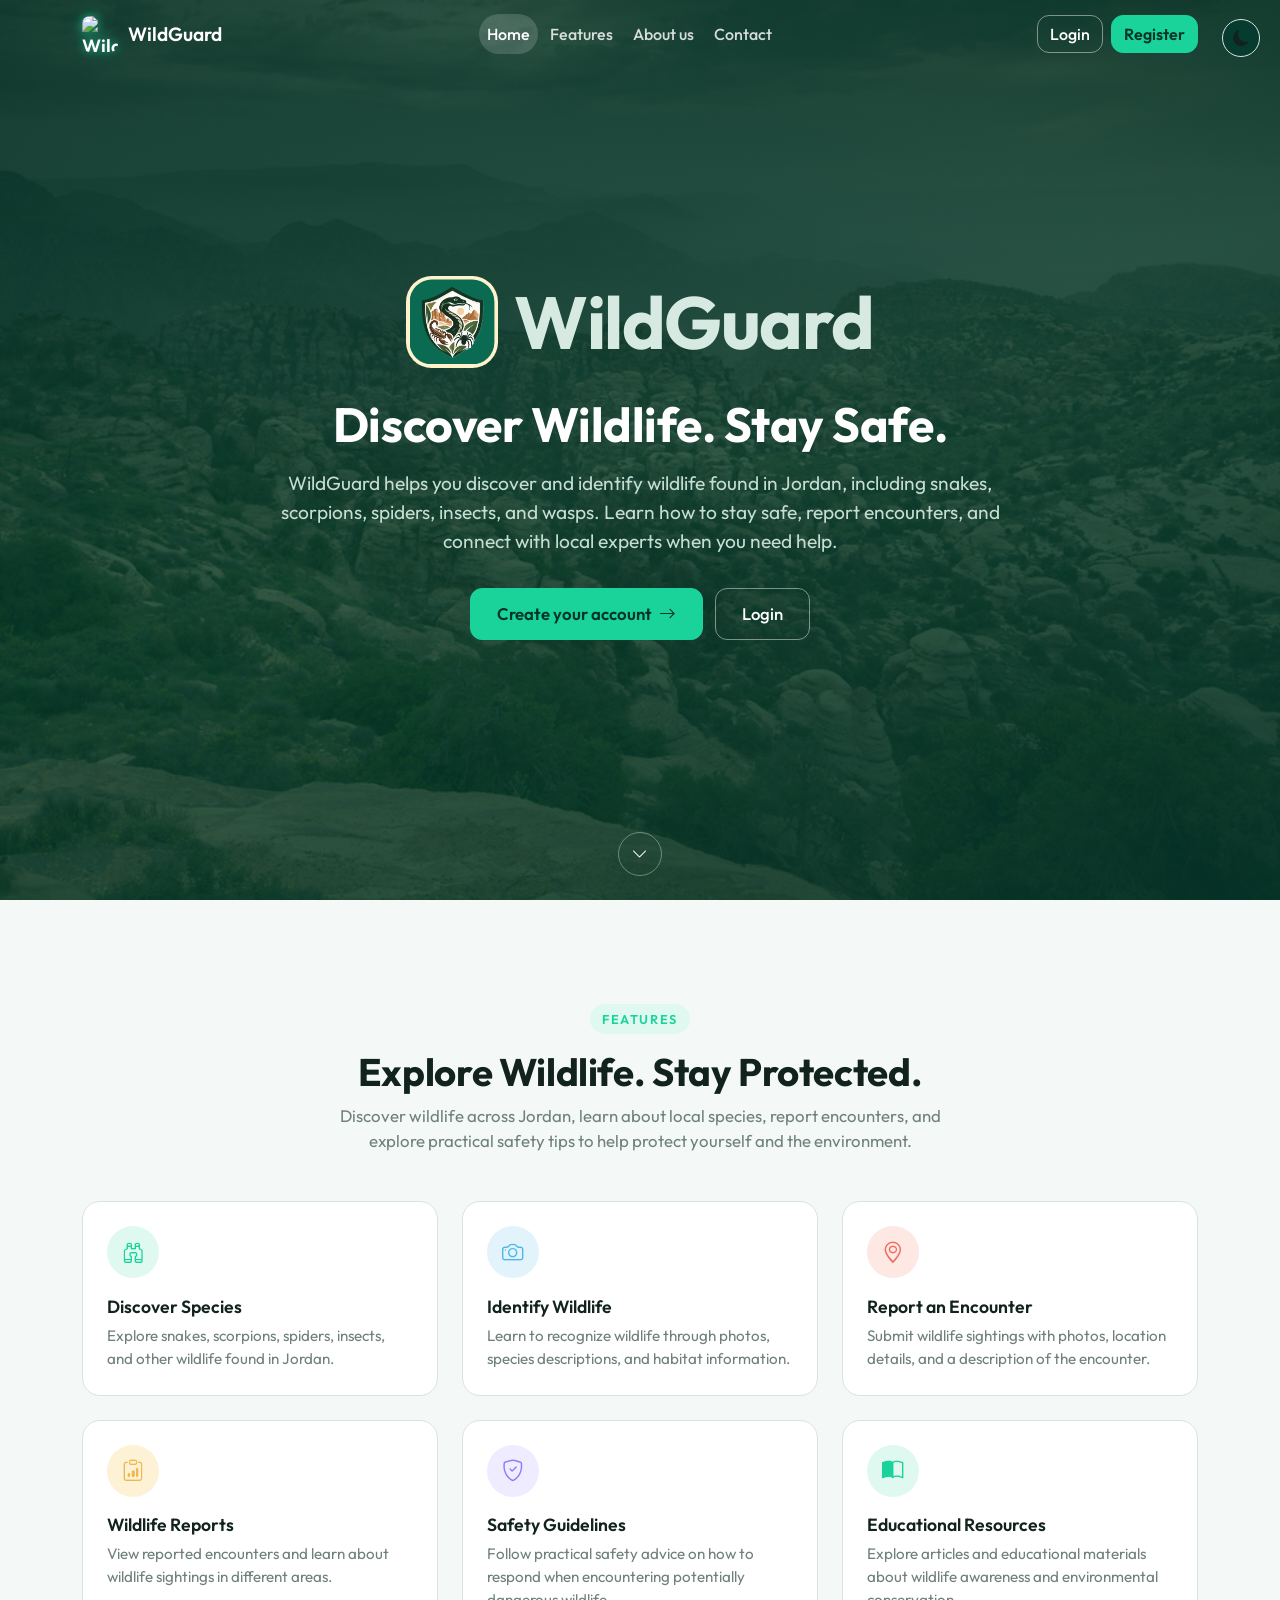
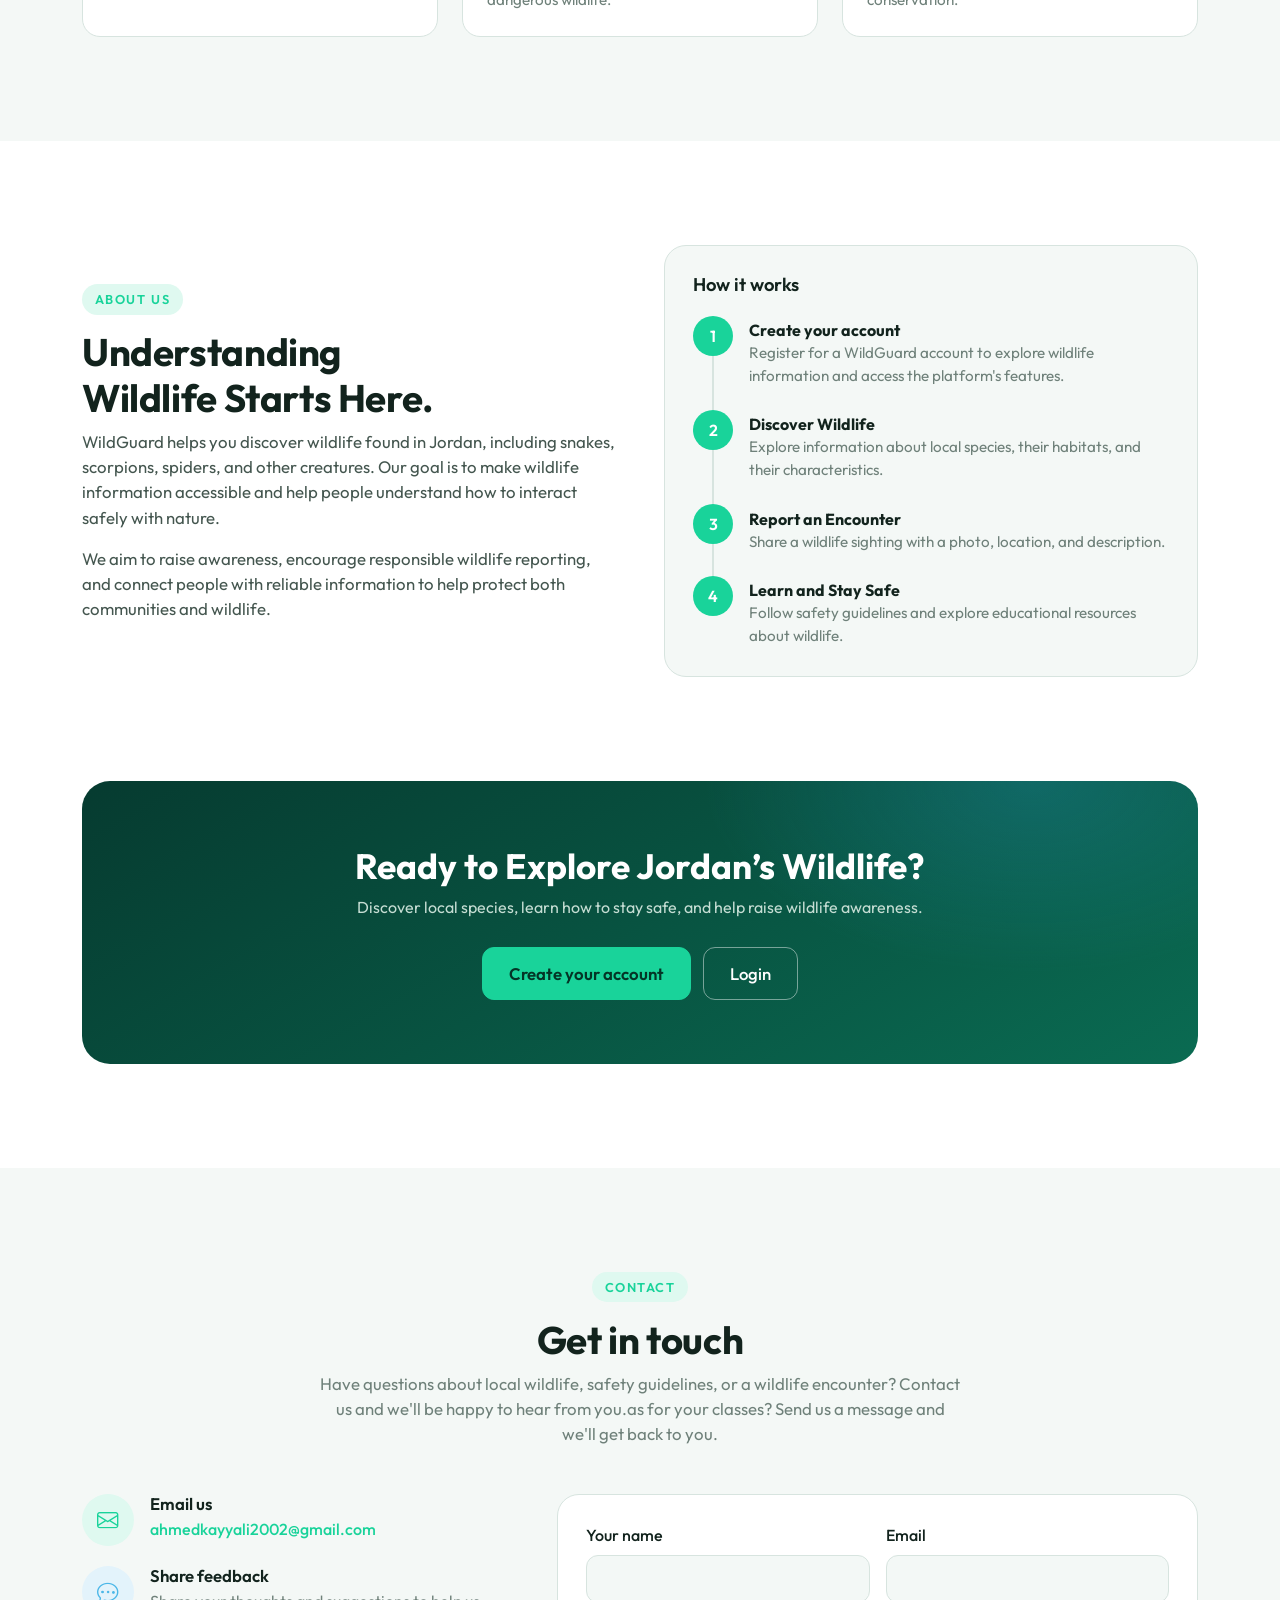
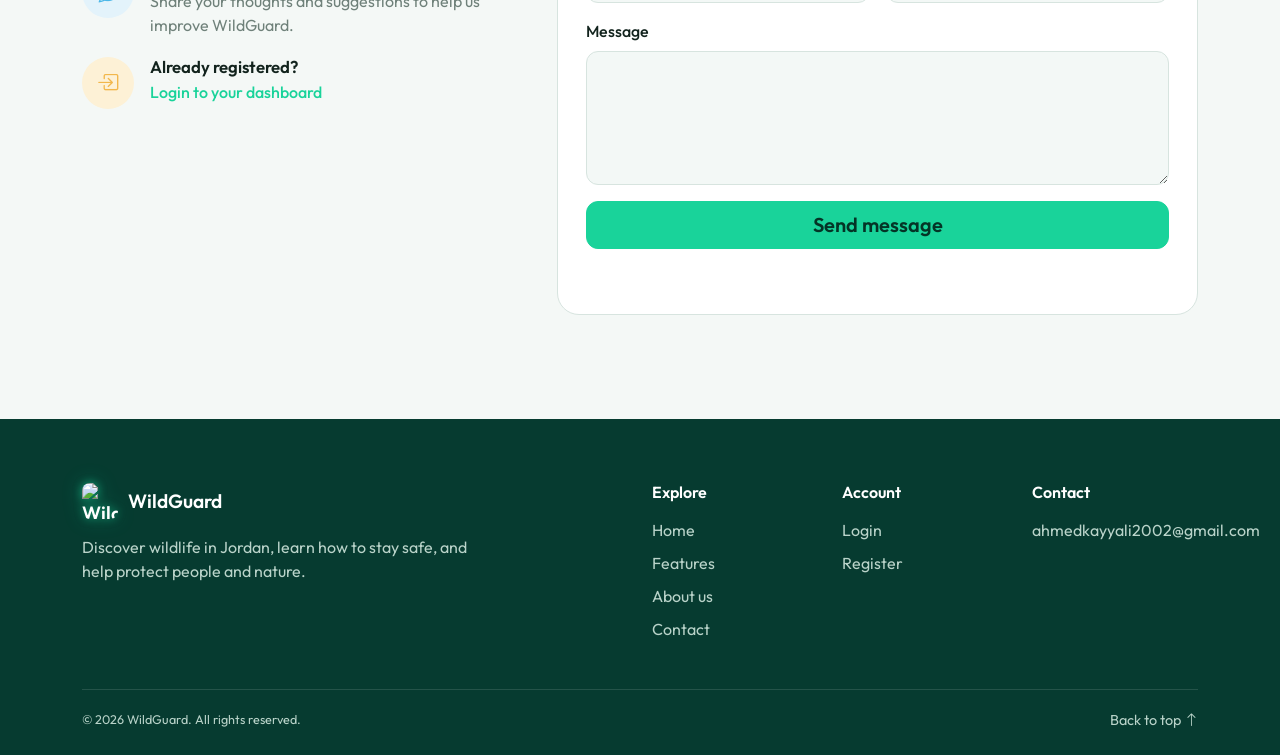
==== landingpage.html @ 5e8e484d "create landingpage and indexpage" ====
<!doctype html>
<html lang="en">

<head>
  <meta charset="UTF-8" />
  <meta name="viewport" content="width=device-width, initial-scale=1" />
  <title>WildGuard</title>
  <meta name="theme-color" content="#05352a" />

  <!-- Lets the CSS hide .reveal items only when JavaScript is running -->
  <script>
    document.documentElement.classList.add("js");
  </script>

  <link href="https://cdn.jsdelivr.net/npm/bootstrap@5.3.3/dist/css/bootstrap.min.css" rel="stylesheet" />
  <link href="https://cdn.jsdelivr.net/npm/bootstrap-icons@1.11.3/font/bootstrap-icons.css" rel="stylesheet" />
  <link href="https://fonts.googleapis.com/css2?family=Outfit:wght@400;500;600;700&display=swap" rel="stylesheet" />
  <!-- Shared theme (variables, base, buttons) + landing page styles -->
  <link href="./css/main.css" rel="stylesheet" />
  <link href="./css/landing.css" rel="stylesheet" />
</head>

<body>
  <a class="skip-link" href="#main">Skip to main content</a>

  <!--  HEADER / NAVIGATION  -->
  <header class="site-header" id="siteHeader">
    <nav class="navbar navbar-expand-lg navbar-dark" aria-label="Primary">
      <div class="container">
        <a class="brand mb-0" href="index.html">
           <img class="brand-logo theme-logo" src="../images/MyLogo.png" data-light-src="../images/Mylogo.png"
          data-dark-src="../images/Mylogo.png" alt="WildGuard" />
          <span>WildGuard</span>
        </a>
        <button class="navbar-toggler" type="button" data-bs-toggle="collapse" data-bs-target="#mainNav"
          aria-controls="mainNav" aria-expanded="false" aria-label="Toggle navigation">
          <span class="navbar-toggler-icon"></span>
        </button>

        <div class="collapse navbar-collapse" id="mainNav">
          <ul class="navbar-nav mx-lg-auto gap-lg-1">
            <li class="nav-item"><a class="nav-link" href="#home">Home</a></li>
            <li class="nav-item">
              <a class="nav-link" href="#features">Features</a>
            </li>
            <li class="nav-item">
              <a class="nav-link" href="#about">About us</a>
            </li>
            <li class="nav-item">
              <a class="nav-link" href="#contact">Contact</a>
            </li>
          </ul>

          <div class="nav-actions d-flex flex-column flex-lg-row gap-2">
            <!-- Sign-in form (pages/index.html) -->
            <a class="btn btn-ghost" href="./pages/index.html">Login</a>
            <!-- Same page, opens the registration form (#register) -->
            <a class="btn btn-green" href="./pages/index.html#register">Register</a>
            <!-- Dark Button -->
            <button style="margin-top: -15px; background-color: #063b30;" class="theme-btn" id="themeToggle" type="button" aria-label="Change theme">
              <i class="bi bi-moon-fill" id="themeIcon"></i>
            </button>
          </div>
        </div>
      </div>
    </nav>
  </header>

  <main id="main">
    <!--  HERO  -->
    <section class="hero" id="home" aria-labelledby="hero-title">
      <!-- Decorative floating bubbles, generated by js/landing.js -->
      <div class="bubbles" aria-hidden="true"></div>

      <div class="container hero-inner">
        <div class="hero-logo" role="img" aria-label="WildGuard logo">
          <a class="brand mb-0" href="index.html">
            <img class=" mark" src="../images/MyLogo.png" alt="WildGuard" />
          </a>
          <span class="word">WildGuard</span>
        </div>

        <h1 id="hero-title">Discover Wildlife. Stay Safe.</h1>
        <p class="hero-lead">
          WildGuard helps you discover and identify wildlife found in Jordan, including snakes, scorpions, spiders,
          insects, and wasps. Learn how to stay safe, report encounters, and connect with local experts when you need
          help.
        </p>
        <div class="hero-cta">
          <a class="btn btn-green btn-lg" href="./pages/index.html#register">
            Create your account
            <i class="bi bi-arrow-right ms-1" aria-hidden="true"></i>
          </a>
          <a class="btn btn-ghost btn-lg" href="./pages/index.html">Login</a>
        </div>

        <!-- <p class="hero-note">
          Built for instructors, university lecturers and trainers.
        </p> -->
      </div>

      <a class="scroll-hint" href="#features" aria-label="Scroll to features">
        <i class="bi bi-chevron-down" aria-hidden="true"></i>
      </a>
    </section>

    <!-- ============ FEATURES ============ -->
    <section class="section section-soft" id="features" aria-labelledby="features-title">
      <div class="container">
        <header class="section-head reveal">
          <p class="eyebrow">Features</p>
          <h2 id="features-title">Explore Wildlife. Stay Protected.</h2>
          <p>
            Discover wildlife across Jordan, learn about local species, report encounters, and explore practical safety
            tips to help protect yourself and the environment.
          </p>
        </header>

        <ul class="row g-3 g-lg-4 list-unstyled mb-0">
          <li class="col-md-6 col-lg-4 reveal">
            <article class="feature-card">
              <span class="feature-icon ic-green"><i class="bi bi-binoculars" aria-hidden="true"></i></span>
              <h3>Discover Species</h3>
              <p>
                Explore snakes, scorpions, spiders, insects, and other wildlife found in Jordan.
              </p>
            </article>
          </li>
          <li class="col-md-6 col-lg-4 reveal">
            <article class="feature-card">
              <span class="feature-icon ic-blue"><i class="bi bi-camera" aria-hidden="true"></i></span>
              <h3>Identify Wildlife</h3>
              <p>
                Learn to recognize wildlife through photos, species descriptions, and habitat information.
              </p>
            </article>
          </li>
          <li class="col-md-6 col-lg-4 reveal">
            <article class="feature-card">
              <span class="feature-icon ic-red"><i class="bi bi-geo-alt" aria-hidden="true"></i></span>
              <h3>Report an Encounter</h3>
              <p>
                Submit wildlife sightings with photos, location details, and a description of the encounter.
              </p>
            </article>
          </li>
          <li class="col-md-6 col-lg-4 reveal">
            <article class="feature-card">
              <span class="feature-icon ic-amber"><i class="bi bi-clipboard-data" aria-hidden="true"></i></span>
              <h3>Wildlife Reports</h3>
              <p>
                View reported encounters and learn about wildlife sightings in different areas.
              </p>
            </article>
          </li>
          <li class="col-md-6 col-lg-4 reveal">
            <article class="feature-card">
              <span class="feature-icon ic-purple"><i class="bi bi-shield-check" aria-hidden="true"></i></span>
              <h3>Safety Guidelines</h3>
              <p>
                Follow practical safety advice on how to respond when encountering potentially dangerous wildlife.
              </p>
            </article>
          </li>
          <li class="col-md-6 col-lg-4 reveal">
            <article class="feature-card">
              <span class="feature-icon ic-green"><i class="bi bi-book-half" aria-hidden="true"></i></span>
              <h3>Educational Resources</h3>
              <p>
                Explore articles and educational materials about wildlife awareness and environmental conservation.
              </p>
            </article>
          </li>
        </ul>
      </div>
    </section>

    <!--  ABOUT US  -->
    <section class="section section-white" id="about" aria-labelledby="about-title">
      <div class="container">
        <div class="row g-4 g-lg-5 align-items-center">
          <div class="col-lg-6 reveal">
            <p class="eyebrow">About us</p>
            <h2 id="about-title">
              Understanding Wildlife Starts Here.
            </h2>
            <p class="about-text">
              WildGuard helps you discover wildlife found in Jordan, including snakes, scorpions, spiders, and other
              creatures. Our goal is to make wildlife information accessible and help people understand how to interact
              safely with nature.
            </p>
            <p class="about-text">
              We aim to raise awareness, encourage responsible wildlife reporting, and connect people with reliable
              information to help protect both communities and wildlife.
            </p>
          </div>

          <div class="col-lg-6 reveal">
            <div class="steps-card">
              <h3 class="steps-title">How it works</h3>
              <ol class="steps">
                <li>
                  <span class="step-body">
                    <strong>Create your account</strong>
                    <span>Register for a WildGuard account to explore wildlife information and access the platform's
                      features.</span>
                  </span>
                </li>
                <li>
                  <span class="step-body">
                    <strong>Discover Wildlife</strong>
                    <span>Explore information about local species, their habitats, and their characteristics.</span>
                  </span>
                </li>
                <li>
                  <span class="step-body">
                    <strong>Report an Encounter</strong>
                    <span>
                      Share a wildlife sighting with a photo, location, and description.
                    </span>
                  </span>
                </li>
                <li>
                  <span class="step-body">
                    <strong>Learn and Stay Safe</strong>
                    <span>
                      Follow safety guidelines and explore educational resources about wildlife.
                    </span>
                  </span>
                </li>
              </ol>
            </div>
          </div>
        </div>
      </div>
    </section>

    <!-- ============ CALL TO ACTION ============ -->
    <section class="cta-band" aria-labelledby="cta-title">
      <div class="container">
        <div class="cta-card reveal">
          <h2 id="cta-title">Ready to Explore Jordan’s Wildlife?</h2>
          <p>
            Discover local species, learn how to stay safe, and help raise wildlife awareness.
          </p>
          <div class="hero-cta">
            <a class="btn btn-green btn-lg" href="./pages/index.html#register">Create your account</a>
            <a class="btn btn-ghost btn-lg" href="./pages/index.html">Login</a>
          </div>
        </div>
      </div>
    </section>

    <!-- ============ CONTACT ============ -->
    <section class="section section-soft" id="contact" aria-labelledby="contact-title">
      <div class="container">
        <header class="section-head reveal">
          <p class="eyebrow">Contact</p>
          <h2 id="contact-title">Get in touch</h2>
          <p>
            Have questions about local wildlife, safety guidelines, or a wildlife encounter? Contact us and we'll be
            happy to hear from you.as for your classes? Send us a message
            and we'll get back to you.
          </p>
        </header>

        <div class="row g-4 justify-content-center">
          <div class="col-lg-5 reveal">
            <ul class="contact-list list-unstyled mb-0">
              <li>
                <span class="feature-icon ic-green"><i class="bi bi-envelope" aria-hidden="true"></i></span>
                <div>
                  <h3>Email us</h3>
                  <a href="mailto:ahmedkayyali2002@gmail.com?subject=Contact%20WildGuard">
                    ahmedkayyali2002@gmail.com
                  </a>
                </div>
              </li>
              <li>
                <span class="feature-icon ic-blue"><i class="bi bi-chat-dots" aria-hidden="true"></i></span>
                <div>
                  <h3>Share feedback</h3>
                  <p>Share your thoughts and suggestions to help us improve WildGuard.</p>
                </div>
              </li>
              <li>
                <span class="feature-icon ic-amber"><i class="bi bi-box-arrow-in-right" aria-hidden="true"></i></span>
                <div>
                  <h3>Already registered?</h3>
                  <a href="./pages/index.html">Login to your dashboard</a>
                </div>
              </li>
            </ul>
          </div>

          <div class="col-lg-7 reveal">
            <form id="contactForm" class="contact-form needs-validation" novalidate>
              <div class="row g-3">
                <div class="col-md-6">
                  <label class="form-label" for="c-name">Your name</label>
                  <input id="c-name" name="name" type="text" class="form-control" autocomplete="name" required />
                  <div class="invalid-feedback">Please enter your name.</div>
                </div>
                <div class="col-md-6">
                  <label class="form-label" for="c-email">Email</label>
                  <input id="c-email" name="email" type="email" class="form-control" placeholder="" autocomplete="email"
                    required />
                  <div class="invalid-feedback">Please enter a valid email.</div>
                </div>
                <div class="col-12">
                  <label class="form-label" for="c-message">Message</label>
                  <textarea id="c-message" name="message" class="form-control" rows="5" minlength="10"
                    required></textarea>
                  <div class="invalid-feedback">
                    Please write a message (at least 10 characters).
                  </div>
                </div>
                <div class="col-12">
                  <button class="btn btn-green btn-lg w-100" type="submit">
                    Send message
                  </button>
                  <p id="formStatus" class="form-status" role="status" aria-live="polite"></p>
                </div>
              </div>
            </form>
          </div>
        </div>
      </div>
    </section>
  </main>

  <!--  FOOTER  -->
  <footer class="site-footer">
    <div class="container">
      <div class="row g-4">
        <div class="col-lg-5">
          <a class="brand footer-brand" href="#home">
            <img class="brand-logo theme-logo" src="../images/MyLogo.png" data-light-src="../images/Mylogo.png"
            data-dark-src="../images/Mylogo.png" alt="WildGuard" />
            WildGuard
          </a>
          <p class="footer-blurb">
            Discover wildlife in Jordan, learn how to stay safe,
            and help protect people and nature.
          </p>
        </div>

        <nav class="col-6 col-lg-2 offset-lg-1" aria-labelledby="footer-explore">
          <h2 class="footer-title" id="footer-explore">Explore</h2>
          <ul class="footer-links list-unstyled">
            <li><a href="#home">Home</a></li>
            <li><a href="#features">Features</a></li>
            <li><a href="#about">About us</a></li>
            <li><a href="#contact">Contact</a></li>
          </ul>
        </nav>

        <nav class="col-6 col-lg-2" aria-labelledby="footer-account">
          <h2 class="footer-title" id="footer-account">Account</h2>
          <ul class="footer-links list-unstyled">
            <li><a href="./pages/index.html">Login</a></li>
            <li><a href="./pages/index.html#register">Register</a></li>
          </ul>
        </nav>

        <div class="col-lg-2">
          <h2 class="footer-title">Contact</h2>
          <address class="footer-links mb-0">
            <a href="mailto:ahmedkayyali2002@gmail.com">
              ahmedkayyali2002@gmail.com
            </a>
          </address>
        </div>
      </div>

      <div class="footer-bottom">
        <small>
          &copy; <span id="year">2026</span>
          WildGuard. All rights reserved.
        </small>
        <a href="#home" class="back-to-top">Back to top <i class="bi bi-arrow-up" aria-hidden="true"></i></a>
      </div>
    </div>
  </footer>

  <script src="https://cdn.jsdelivr.net/npm/bootstrap@5.3.3/dist/js/bootstrap.bundle.min.js"></script>
  <script src="./js/landingpage.js"></script>
   <script type="module" src="../js/theme.js"></script>
</body>

</html>
---- css/main.css ----
@import url("variables.css");
@import url("base.css");
@import url("layout.css");
@import url("components.css");
@import url("auth.css");




/* ================= GLOBAL THEME ================= */

body {
  background: var(--bg);

  color: var(--ink);

  transition:
    background-color 0.3s ease,
    color 0.3s ease;
}


/* ================= GLOBAL INPUTS ================= */

.form-control,
.form-select {
  background: var(--input-bg);

  color: var(--ink);

  border: 1px solid var(--line);

  transition:
    background-color 0.2s ease,
    color 0.2s ease,
    border-color 0.2s ease,
    box-shadow 0.2s ease;
}


.form-control:focus,
.form-select:focus {
  background: var(--input-bg);
  color: var(--ink);
  border-color: var(--g5);

  box-shadow:
    0 0 0 3px rgba(25, 211, 154, 0.16);
}

.form-control::placeholder {
  color: var(--muted);
}


.form-control[readonly],
.form-control:disabled {
  background: var(--surface-soft);

  color: var(--muted);

  opacity: 1;
}


/* ================= TEXT ================= */

.text-muted {
  color: var(--muted) !important;
}


/* ================= LOGO ================= */

.brand-logo {
  width: 36px;
  height: 36px;

  object-fit: contain;

  border-radius: 8px;

  filter:
    drop-shadow(0 0 4px rgba(25, 211, 154, 0.60))
    drop-shadow(0 0 9px rgba(25, 211, 154, 0.30));
}


html[data-theme="dark"] .brand-logo {
  filter:
    drop-shadow(0 0 6px rgba(25, 211, 154, 0.90))
    drop-shadow(0 0 14px rgba(25, 211, 154, 0.55));
}


/* ================= THEME BUTTON ================= */

.theme-btn {
  position: absolute;

  top: 20px;
  right: 20px;

  width: 38px;
  height: 38px;

  display: grid;
  place-items: center;

  border: 1px solid var(--line);

  border-radius: 50%;

  background: var(--surface);

  color: var(--ink);

  cursor: pointer;

  transition:
    background-color 0.2s ease,
    color 0.2s ease,
    border-color 0.2s ease;
}


.theme-btn:hover {
  background: var(--g1);

  color: var(--g7);

  border-color: var(--g5);
}


.theme-btn i {
  font-size: 16px;
}


/* ================= PROFILE MODAL ================= */

#profileModal .modal-dialog {
  max-width: 520px;
}


#profileModal .modal-content {
  overflow: hidden;

  border: 1px solid var(--line);

  border-radius: 20px;
}


#profileModal form {
  width: 100%;
}


#profileModal .modal-header {
  padding: 24px 24px 16px;
}


#profileModal .modal-body {
  padding: 16px 24px 20px;
}


#profileModal .modal-footer {
  position: static !important;

  width: 100%;

  margin: 0;

  padding: 0 24px 24px;

  border-top: 0;

  display: flex;

  justify-content: flex-end;
  align-items: center;

  gap: 12px;

  background: var(--surface);
}


#profileModal .modal-footer .btn {
  width: auto;

  min-width: 110px;

  height: 48px;

  margin: 0;
}


/* ================= PROFILE IMAGE ================= */

.profile-avatar-preview {
  width: 90px;
  height: 90px;

  min-width: 90px;

  border-radius: 50%;

  font-size: 1.5rem;

  cursor: default;
}


#topAvatar,
#dropdownAvatar,
#profileAvatar {
  overflow: hidden;

  background-repeat: no-repeat;

  background-position: center;

  background-size: cover;
}


/* ================= ALL MODALS ================= */

.modal-content {
  background: var(--surface);

  color: var(--ink);

  border: 1px solid var(--line);
}


.modal-header,
.modal-body,
.modal-footer {
  background: var(--surface);

  color: var(--ink);
}


.modal-title,
.modal .form-label {
  color: var(--ink);
}


/* ================= MODAL INPUT ================= */

.modal .form-control {
  background: var(--input-bg);

  color: var(--ink);

  border: 1px solid var(--line);
}


.modal .form-control:focus {
  background: var(--surface);

  color: var(--ink);

  border-color: var(--g5);

  box-shadow:
    0 0 0 3px rgba(25, 211, 154, 0.15);
}


.modal .form-control::placeholder {
  color: var(--muted);
}


/* ================= MODAL CLOSE ================= */

html[data-theme="dark"] .modal .btn-close {
  filter: invert(1) grayscale(100%) brightness(180%);
}


/* ================= CANCEL BUTTON ================= */

.modal .btn-light {
  background: var(--surface-soft);

  color: var(--ink);

  border: 1px solid var(--line);
}


.modal .btn-light:hover {
  background: var(--g1);

  color: var(--ink);

  border-color: var(--g5);
}


/* ================= OUTLINE SUCCESS ================= */

.btn-outline-success {
  color: var(--g7);

  border-color: var(--g5);
}

.btn-outline-success:hover {
  background: var(--g1);

  color: var(--g7);

  border-color: var(--g5);
}


html[data-theme="dark"] .btn-outline-success:hover {
  background: rgba(255, 255, 255, 0.08);

  color: #ffffff;

  border-color: var(--g5);
}

/* ================= DROPDOWN ================= */

.dropdown-menu {
  background: var(--surface);

  color: var(--ink);

  border: 1px solid var(--line) !important;

  box-shadow:
    0 14px 36px var(--shadow);
}


.dropdown-item {
  color: var(--ink);

  transition:
    background-color 0.15s ease,
    color 0.15s ease;
}


.dropdown-item:hover,
.dropdown-item:focus {
  background: var(--surface-soft);

  color: var(--g5);
}


.dropdown-divider,
.dropdown-menu hr {
  border-color: var(--line);
}


/* ================= PASSWORD FIELD ================= */

.password-field {
  position: relative;
  width: 100%;
}

.password-field .form-control {
  width: 100%;
  padding-right: 45px;
}

/* ================= PASSWORD EYE ================= */

.password-field .toggle-password {
  position: absolute;
  top: 50%;
  right: 12px;
  transform: translateY(-50%);

  width: 32px;
  height: 32px;

  display: flex;
  align-items: center;
  justify-content: center;

  padding: 0;
  margin: 0;

  border: none;
  outline: none;
  background: transparent;

  color: var(--muted);
  cursor: pointer;

  z-index: 10;
}

.password-field .toggle-password i {
  font-size: 17px;
  line-height: 1;
  pointer-events: none;
}

.password-field .toggle-password:hover {
  color: var(--g5);
}

.password-field .toggle-password:focus,
.password-field .toggle-password:active,
.password-field .toggle-password:focus-visible {
  border: none;
  outline: none;
  background: transparent;
  box-shadow: none;
}

/* ================= DARK MODE HELPERS ================= */

html[data-theme="dark"] .form-control,
html[data-theme="dark"] .form-select {
  background: var(--input-bg);

  color: var(--ink);

  border-color: var(--line);
}


html[data-theme="dark"] .form-control:focus,
html[data-theme="dark"] .form-select:focus {
  background: var(--surface);

  border-color: var(--g5);
}
 /* ================= AUTH INPUT STATES ================= */

/* Normal */
.auth-form .form-control {
  background: var(--input-bg);
  color: var(--ink);
  border: 1px solid var(--line);

  transition:
    border-color 0.2s ease,
    box-shadow 0.2s ease;
}


/* Hover */
.auth-form .form-control:hover {
  border-color: var(--g5) !important;
}


/* Focus */
.auth-form .form-control:focus {
  background: var(--input-bg) !important;

  color: var(--ink) !important;

  border-color: var(--g5) !important;

  box-shadow:
    0 0 0 3px rgba(25, 211, 154, 0.25),
    0 0 10px rgba(25, 211, 154, 0.18) !important;
}


/* Chrome autofill */
.auth-form .form-control:-webkit-autofill {
  -webkit-text-fill-color: var(--ink) !important;

  -webkit-box-shadow:
    0 0 0 1000px var(--input-bg) inset !important;

  border: 1px solid var(--line) !important;

  caret-color: var(--ink);
}


/* Autofill + Hover */
.auth-form .form-control:-webkit-autofill:hover {
  border-color: var(--g5) !important;
}


/* Autofill + Focus */
.auth-form .form-control:-webkit-autofill:focus {
  border-color: var(--g5) !important;

  -webkit-box-shadow:
    0 0 0 1000px var(--input-bg) inset,
    0 0 0 3px rgba(25, 211, 154, 0.25) !important;
}
/* ================= STUDENTS DARK MODE ================= */

/* Table background */
html[data-theme="dark"] .students-list,
html[data-theme="dark"] .students-table {
  background: var(--surface);
}


/* Table rows */
html[data-theme="dark"] .students-table tbody tr {
  background: var(--surface);
  color: var(--ink);
}


/* Small separation between rows */
html[data-theme="dark"] .students-table tbody tr:hover {
  background: var(--surface-soft);
}


/* Table header */
html[data-theme="dark"] .students-table thead th {
  background: var(--surface-soft);
  color: var(--muted);
}


/* Course badges */
html[data-theme="dark"] .course-badge {
  background: var(--g1);
  color: var(--g5);

  border: 1px solid var(--line);

  border-radius: 8px;
}


/* Course badge hover */
html[data-theme="dark"] .course-badge:hover {
  border-color: var(--g5);

  box-shadow:
    0 0 8px rgba(25, 211, 154, 0.15);
}
/* Show dark logo immediately in dark mode */
html[data-theme="dark"] .theme-logo {
  content: url("../images/darkMode.png");
}/* More space between logo and name in dark mode (logo has a glow) */
html[data-theme="dark"] .brand {
  gap: 1rem;
}
 

.password-rules div {
  transition: color 0.2s ease;
}
.password-rules {
  margin-top: 10px;
  padding: 12px;

  border: 1px solid var(--line);
  border-radius: 10px;

  background: var(--surface);

  font-size: 0.82rem;
}

.password-rules > div {
  display: flex;
  align-items: center;

  gap: 7px;

  margin-bottom: 4px;

  transition: color 0.2s ease;
}

.password-rules > div:last-child {
  margin-bottom: 0;
}

.password-rules i {
  font-size: 0.9rem;
}


/* Wrong rule */

.password-rules .rule-invalid {
  color: var(--red);
}


/* Correct rule - same green as Register button */

.password-rules .rule-valid {
  color: var(--g5);
}
.password-rules {
  margin-top: 10px;
  padding: 12px;

  border: 1px solid var(--line);
  border-radius: 10px;

  background: var(--surface);

  font-size: 0.82rem;
}

.password-rules > div {
  display: flex;
  align-items: center;

  gap: 7px;

  margin-bottom: 4px;

  transition: color 0.2s ease;
}

.password-rules > div:last-child {
  margin-bottom: 0;
}

.password-rules i {
  font-size: 0.9rem;
}

.password-rules .rule-invalid {
  color: var(--red);
}

.password-rules .rule-valid {
  color: var(--g5);
}

/* Toast messages */
.toast-box {
  position: fixed;
  top: 16px;
  right: 16px;
  z-index: 2000; /* above Bootstrap modals */
  display: flex;
  flex-direction: column;
  gap: 10px;
  width: min(360px, calc(100vw - 32px));
  pointer-events: none;
}

.app-toast {
  display: flex;
  align-items: center;
  gap: 10px;
  padding: 12px 14px;
  border-radius: 12px;
  border-left: 5px solid var(--g5);
  background: #1f2937;
  color: #fff;
  font-size: 0.95rem;
  box-shadow: 0 8px 24px rgba(0, 0, 0, 0.25);
  cursor: pointer;
  pointer-events: auto;
  opacity: 0;
  transform: translateX(24px);
  transition: opacity 0.25s, transform 0.25s;
}

.app-toast.is-in {
  opacity: 1;
  transform: none;
}

.app-toast i { font-size: 1.2rem; color: var(--g5); }

.app-toast-error { border-left-color: var(--red, #e5484d); }
.app-toast-error i { color: var(--red, #e5484d); }

.app-toast-info { border-left-color: var(--blue, #3b9ede); }
.app-toast-info i { color: var(--blue, #3b9ede); }

@media (prefers-reduced-motion: reduce) {
  .app-toast { transition: none; }
}
---- css/landing.css ----
/* =========================================================
   WildGuard landing page
   Uses the shared theme variables from variables.css:
   --g9 --g7 --g5 --g1 --blue --amber --red --bg --ink --muted --line
   ========================================================= */

html {
  scroll-behavior: smooth;
}
body {
  overflow-x: hidden;
}
section[id] {
  scroll-margin-top: 72px;
}

/* Accessibility: skip link */
.skip-link {
  position: fixed;
  left: 1rem;
  top: -4rem;
  z-index: 2000;
  background: #fff;
  color: var(--g9);
  font-weight: 600;
  padding: 0.6rem 1rem;
  border-radius: 10px;
  text-decoration: none;
  transition: top 0.2s;
}
.skip-link:focus {
  top: 1rem;
}

/* Ghost button (outline on dark backgrounds) */
.btn-ghost {
  background: transparent;
  color: #fff;
  border: 1px solid rgba(255, 255, 255, 0.45);
  border-radius: 12px;
  font-weight: 500;
  transition: background- 0.2s, border-color 0.2s;
}
.btn-ghost:hover,
.btn-ghost:focus-visible {
  background: rgba(255, 255, 255, 0.14);
  border-color: #fff;
  color: #fff;
}
.btn-green {
  border: 1px solid var(--g5);
  transition: background-color 0.2s, transform 0.2s, box-shadow 0.2s;
}
.btn-green:hover {
  border-color: var(--g7);
  transform: translateY(-1px);
  box-shadow: 0 8px 20px rgba(15, 157, 107, 0.35);
}

/* 
   Header / navbar
    */
.site-header {
  position: fixed;
  inset: 0 0 auto 0;
  z-index: 1030;
  padding: 0.9rem 0;
  transition: background-color 0.3s, box-shadow 0.3s, padding 0.3s;
}
.site-header.is-scrolled {
  padding: 0.5rem 0;
  background: rgba(5, 53, 42, 0.92);
  -webkit-backdrop-filter: blur(12px);
  backdrop-filter: blur(12px);
  box-shadow: 0 6px 24px rgba(0, 0, 0, 0.18);
}
.site-header .navbar {
  --bs-navbar-color: rgba(255, 255, 255, 0.82);
  --bs-navbar-hover-color: #fff;
  --bs-navbar-active-color: #fff;
  padding: 0;
}
.site-header .brand {
  margin: 0;
}
.site-header .navbar-toggler {
  border-color: rgba(255, 255, 255, 0.35);
}
.site-header .nav-link {
  border-radius: 999px;
  padding: 0.5rem 1rem;
  font-weight: 500;
  transition: background-color 0.2s, color 0.2s;
}
.site-header .nav-link:hover {
  background: rgba(255, 255, 255, 0.1);
}
.site-header .nav-link.active {
  background: rgba(255, 255, 255, 0.16);
  color: #fff;
}
@media (max-width: 991.98px) {
  .site-header .navbar-collapse {
    margin-top: 0.75rem;
    padding: 1rem;
    border-radius: 16px;
    background: rgba(5, 53, 42, 0.97);
  }
  .site-header .nav-actions .btn {
    width: 100%;
  }
}

/* 
   Hero
    */
.hero {
  position: relative;
  isolation: isolate;
  overflow: hidden;
  min-height: 100vh;
  min-height: 100svh;
  display: grid;
  place-items: center;
  text-align: center;
  padding: 7rem 0 6rem;
  color: #d7eae2;
  /* background:
    radial-gradient(60rem 40rem at 12% 8%, rgba(15, 157, 107, 0.35), transparent 60%),
    radial-gradient(50rem 36rem at 92% 92%, rgba(46, 166, 222, 0.22), transparent 60%),
    linear-gradient(160deg, var(--g9) 0%, #06402f 55%, var(--g7) 100%); */
    background:
    linear-gradient(
      160deg,
      rgba(5, 53, 42, 0.88),
      rgba(6, 64, 47, 0.78),
      rgba(5, 53, 42, 0.90)
    ),
    url("../images/backgroundsection.jpg") center / cover no-repeat;
}
.hero-inner {
  position: relative;
  z-index: 1;
  max-width: 780px;
}

/* Big logo */
.hero-logo {
  display: inline-flex;
  align-items: center;
  gap: 1rem;
  margin-bottom: 1.75rem;
}
.hero-logo .mark {
  width: clamp(64px, 10vw, 92px);
  display: grid;
  place-items: center;
  border-radius: 28%;
  animation: float 6s ease-in-out infinite;
}
.hero-logo .word {
  font-size: clamp(2.6rem, 8vw, 4.6rem);
  font-weight: 700;
  letter-spacing: -0.02em;
  line-height: 1;
}
@keyframes float {
  0%,
  100% {
    transform: translateY(0);
  }
  50% {
    transform: translateY(-8px);
  }
}

.hero h1 {
  color: #fff;
  font-size: clamp(1.9rem, 4.2vw, 3rem);
  font-weight: 700;
  letter-spacing: -0.01em;
  max-width: 20ch;
  margin: 0 auto 1rem;
  text-wrap: balance;
}
.hero-lead {
  max-width: 56ch;
  margin: 0 auto 2rem;
  font-size: clamp(1rem, 1.6vw, 1.2rem);
  color: #c5ddd3;
}
.hero-cta {
  display: flex;
  flex-wrap: wrap;
  justify-content: center;
  gap: 0.8rem;
}
.hero-cta .btn-lg {
  padding: 0.8rem 1.6rem;
  font-size: 1.05rem;
}
.hero-note {
  margin: 1.5rem 0 0;
  font-size: 0.9rem;
  color: #8fb5a6;
}

.scroll-hint {
  position: absolute;
  z-index: 1;
  left: 50%;
  bottom: 1.5rem;
  translate: -50% 0;
  width: 44px;
  height: 44px;
  display: grid;
  place-items: center;
  border-radius: 50%;
  border: 1px solid rgba(255, 255, 255, 0.35);
  color: #fff;
  text-decoration: none;
  animation: bounce 2.2s ease-in-out infinite;
}
.scroll-hint:hover {
  background: rgba(255, 255, 255, 0.12);
  color: #fff;
}
@keyframes bounce {
  0%,
  100% {
    transform: translateY(0);
  }
  50% {
    transform: translateY(7px);
  }
}

/* =========================================================
   Bubbles (created by js/landing.js)
   .bubble       -> rises (translateY)
   .bubble::before -> sways sideways + gently "breathes"
   Only transform/opacity are animated, so it stays smooth.
   ========================================================= */
.bubbles {
  display: none;
  position: absolute;
  inset: 0;
  z-index: 0;
  overflow: hidden;
  pointer-events: none;
}
.bubble {
  --s: 60px;
  --x: 50%;
  --d: 22s;
  --delay: 0s;
  --o: 0.5;
  --drift: 24px;
  --sway: 6s;
  position: absolute;
  bottom: calc(var(--s) * -1 - 20px);
  left: var(--x);
  width: var(--s);
  height: var(--s);
  opacity: 0;
  will-change: transform, opacity;
  animation: rise var(--d) linear var(--delay) infinite;
}
.bubble::before {
  content: "";
  position: absolute;
  inset: 0;
  border-radius: 50%;
  background: radial-gradient(
    circle at 30% 28%,
    rgba(255, 255, 255, 0.55),
    rgba(255, 255, 255, 0.12) 30%,
    rgba(15, 157, 107, 0.2) 62%,
    rgba(15, 157, 107, 0.05) 100%
  );
  border: 1px solid rgba(255, 255, 255, 0.22);
  box-shadow: inset 0 0 14px rgba(255, 255, 255, 0.12);
  animation: sway var(--sway) ease-in-out infinite alternate;
  animation-delay: calc(var(--delay) * 0.5);
}
.bubble.is-blue::before {
  background: radial-gradient(
    circle at 30% 28%,
    rgba(255, 255, 255, 0.55),
    rgba(255, 255, 255, 0.1) 30%,
    rgba(46, 166, 222, 0.22) 62%,
    rgba(46, 166, 222, 0.05) 100%
  );
}
@keyframes rise {
  0% {
    transform: translate3d(0, 0, 0);
    opacity: 0;
  }
  10% {
    opacity: var(--o);
  }
  85% {
    opacity: var(--o);
  }
  100% {
    transform: translate3d(0, -135vh, 0);
    opacity: 0;
  }
}
@keyframes sway {
  from {
    transform: translateX(calc(var(--drift) * -1)) scale(0.94);
  }
  to {
    transform: translateX(var(--drift)) scale(1.06);
  }
}

/* 
   Sections
    */
.section {
  padding: clamp(4rem, 9vw, 6.5rem) 0;
}
.section-soft {
  background: var(--bg);
}
.section-white {
  background: #fff;
}
.section-head {
  max-width: 640px;
  margin: 0 auto 3rem;
  text-align: center;
}
.eyebrow {
  display: inline-block;
  margin-bottom: 0.9rem;
  padding: 0.35rem 0.8rem;
  border-radius: 999px;
  background: var(--g1);
  color: var(--g5);
  font-size: 0.8rem;
  font-weight: 600;
  letter-spacing: 0.12em;
  text-transform: uppercase;
}
.section h2,
.cta-card h2 {
  text-wrap: balance;
}
.section h2 {
  color: var(--ink);
  font-size: clamp(1.7rem, 3.4vw, 2.4rem);
  font-weight: 700;
  letter-spacing: -0.01em;
}
.section-head p:not(.eyebrow) {
  color: var(--muted);
  font-size: 1.05rem;
  margin-bottom: 0;
}

/* Feature cards */
.feature-card {
  height: 100%;
  padding: 1.5rem;
  background: #fff;
  border: 1px solid var(--line);
  border-radius: 18px;
  transition: transform 0.25s, box-shadow 0.25s, border-color 0.25s;
}
.feature-card:hover {
  transform: translateY(-4px);
  border-color: #cfe3da;
  box-shadow: 0 14px 34px rgba(5, 53, 42, 0.1);
}
.feature-card h3 {
  font-size: 1.1rem;
  font-weight: 600;
  color: var(--ink);
}
.feature-card p {
  margin: 0;
  color: var(--muted);
  font-size: 0.95rem;
}
.feature-icon {
  width: 52px;
  height: 52px;
  flex: none;
  display: grid;
  place-items: center;
  margin-bottom: 1.1rem;
  border-radius: 50%;
  font-size: 1.35rem;
}
.ic-green {
  background: var(--g1);
  color: var(--g5);
}
.ic-blue {
  background: #e3f3fb;
  color: var(--blue);
}
.ic-amber {
  background: #fdf1d6;
  color: var(--amber);
}
.ic-red {
  background: #fde8e4;
  color: var(--red);
}
.ic-purple {
  background: #efecff;
  color: #8b7cf6;
}

/* About */
.about-text {
  color: #44564f;
  font-size: 1.05rem;
}
.steps-card {
  padding: 1.75rem;
  background: var(--bg);
  border: 1px solid var(--line);
  border-radius: 22px;
}
.steps-title {
  font-size: 1.15rem;
  font-weight: 600;
  margin-bottom: 1.25rem;
  color: var(--ink);
}
.steps {
  list-style: none;
  counter-reset: step;
  margin: 0;
  padding: 0;
}
.steps li {
  counter-increment: step;
  display: flex;
  gap: 1rem;
  padding-bottom: 1.4rem;
  position: relative;
}
.steps li:last-child {
  padding-bottom: 0;
}
.steps li::before {
  content: counter(step);
  flex: none;
  width: 40px;
  height: 40px;
  display: grid;
  place-items: center;
  border-radius: 50%;
  background: var(--g5);
  color: #fff;
  font-weight: 600;
  z-index: 1;
}
.steps li:not(:last-child)::after {
  content: "";
  position: absolute;
  left: 19px;
  top: 40px;
  bottom: 0;
  width: 2px;
  background: var(--line);
}
.step-body {
  display: flex;
  flex-direction: column;
  padding-top: 0.15rem;
}
.step-body strong {
  color: var(--ink);
}
.step-body span {
  color: var(--muted);
  font-size: 0.95rem;
}

/* Call to action band */
.cta-band {
  padding: 0 0 clamp(4rem, 9vw, 6.5rem);
  background: #fff;
}
.cta-card {
  position: relative;
  overflow: hidden;
  padding: clamp(2.5rem, 6vw, 4rem) 1.5rem;
  text-align: center;
  color: #c5ddd3;
  border-radius: 28px;
  background:
    radial-gradient(34rem 20rem at 85% 0%, rgba(46, 166, 222, 0.22), transparent 60%),
    linear-gradient(150deg, var(--g9), var(--g7));
}
.cta-card h2 {
  color: #fff;
  font-size: clamp(1.6rem, 3.2vw, 2.2rem);
  font-weight: 700;
}
.cta-card p {
  max-width: 52ch;
  margin: 0.5rem auto 1.75rem;
}

/* Contact */
.contact-list {
  display: grid;
  gap: 1.25rem;
}
.contact-list li {
  display: flex;
  gap: 1rem;
  align-items: flex-start;
}
.contact-list .feature-icon {
  margin-bottom: 0;
}
.contact-list h3 {
  font-size: 1.05rem;
  font-weight: 600;
  margin-bottom: 0.15rem;
}
.contact-list p {
  margin: 0;
  color: var(--muted);
}
.contact-list a {
  color: var(--g5);
  font-weight: 500;
  text-decoration: none;
}
.contact-list a:hover {
  text-decoration: underline;
}
.contact-form {
  padding: 1.75rem;
  background: #fff;
  border: 1px solid var(--line);
  border-radius: 22px;
}
.contact-form .form-label {
  font-weight: 500;
}
.contact-form .form-control {
  min-height: 48px;
  border-radius: 12px;
}
.contact-form textarea.form-control {
  resize: vertical;
}
.contact-form .form-control:focus {
  border-color: var(--g5);
  box-shadow: 0 0 0 4px rgba(15, 157, 107, 0.15);
}
.form-status {
  margin: 0.9rem 0 0;
  min-height: 1.4rem;
  font-weight: 500;
  color: var(--g5);
}
.form-status.is-error {
  color: var(--red);
}

/* =========================================================
   Footer
   ========================================================= */
.site-footer {
  padding: 4rem 0 1.5rem;
  background: var(--g9);
  color: #b9d3c9;
}
.footer-brand {
  margin-bottom: 1rem;
}
.footer-blurb {
  max-width: 38ch;
  margin: 0;
}
.footer-title {
  margin-bottom: 1rem;
  color: #fff;
  font-size: 1rem;
  font-weight: 600;
}
.footer-links {
  display: grid;
  gap: 0.55rem;
  margin: 0;
  padding: 0;
  font-style: normal;
}
.footer-links a,
.back-to-top {
  color: #b9d3c9;
  text-decoration: none;
  transition: color 0.2s;
}
.footer-links a:hover,
.back-to-top:hover {
  color: #fff;
}
.footer-bottom {
  display: flex;
  flex-wrap: wrap;
  justify-content: space-between;
  gap: 0.75rem;
  margin-top: 3rem;
  padding-top: 1.25rem;
  border-top: 1px solid rgba(255, 255, 255, 0.12);
  font-size: 0.9rem;
}

/* =========================================================
   Reveal on scroll (only when JS is running)
   ========================================================= */
.js .reveal {
  opacity: 0;
  transform: translateY(18px);
  transition: opacity 0.6s ease, transform 0.6s ease;
}
.js .reveal.is-visible {
  opacity: 1;
  transform: none;
}

/* =========================================================
   Reduced motion: no animation, bubbles become static decoration
   ========================================================= */
@media (prefers-reduced-motion: reduce) {
  html {
    scroll-behavior: auto;
  }
  .bubble,
  .bubble::before,
  .hero-logo .mark,
  .scroll-hint {
    animation: none;
  }
  .bubble {
    bottom: auto;
    opacity: 0.4;
  }
  .js .reveal {
    opacity: 1;
    transform: none;
    transition: none;
  }
  .feature-card,
  .btn-green {
    transition: none;
  }
}


/*  LANDING DARK MODE  */

html[data-theme="dark"] .section-white,
html[data-theme="dark"] .cta-band {
  background: var(--bg);
}

html[data-theme="dark"] .feature-card,
html[data-theme="dark"] .steps-card,
html[data-theme="dark"] .contact-form {
  background: var(--surface);
  border-color: var(--line);
}

html[data-theme="dark"] .about-text {
  color: var(--muted);
}

html[data-theme="dark"] .feature-card:hover {
  border-color: var(--g5);
  box-shadow: 0 14px 34px rgba(0, 0, 0, 0.2);
}

html[data-theme="dark"] .ic-blue {
  background: #173747;
}

html[data-theme="dark"] .ic-amber {
  background: #40351e;
}

html[data-theme="dark"] .ic-red {
  background: #422724;
}

html[data-theme="dark"] .ic-purple {
  background: #302b4b;
}
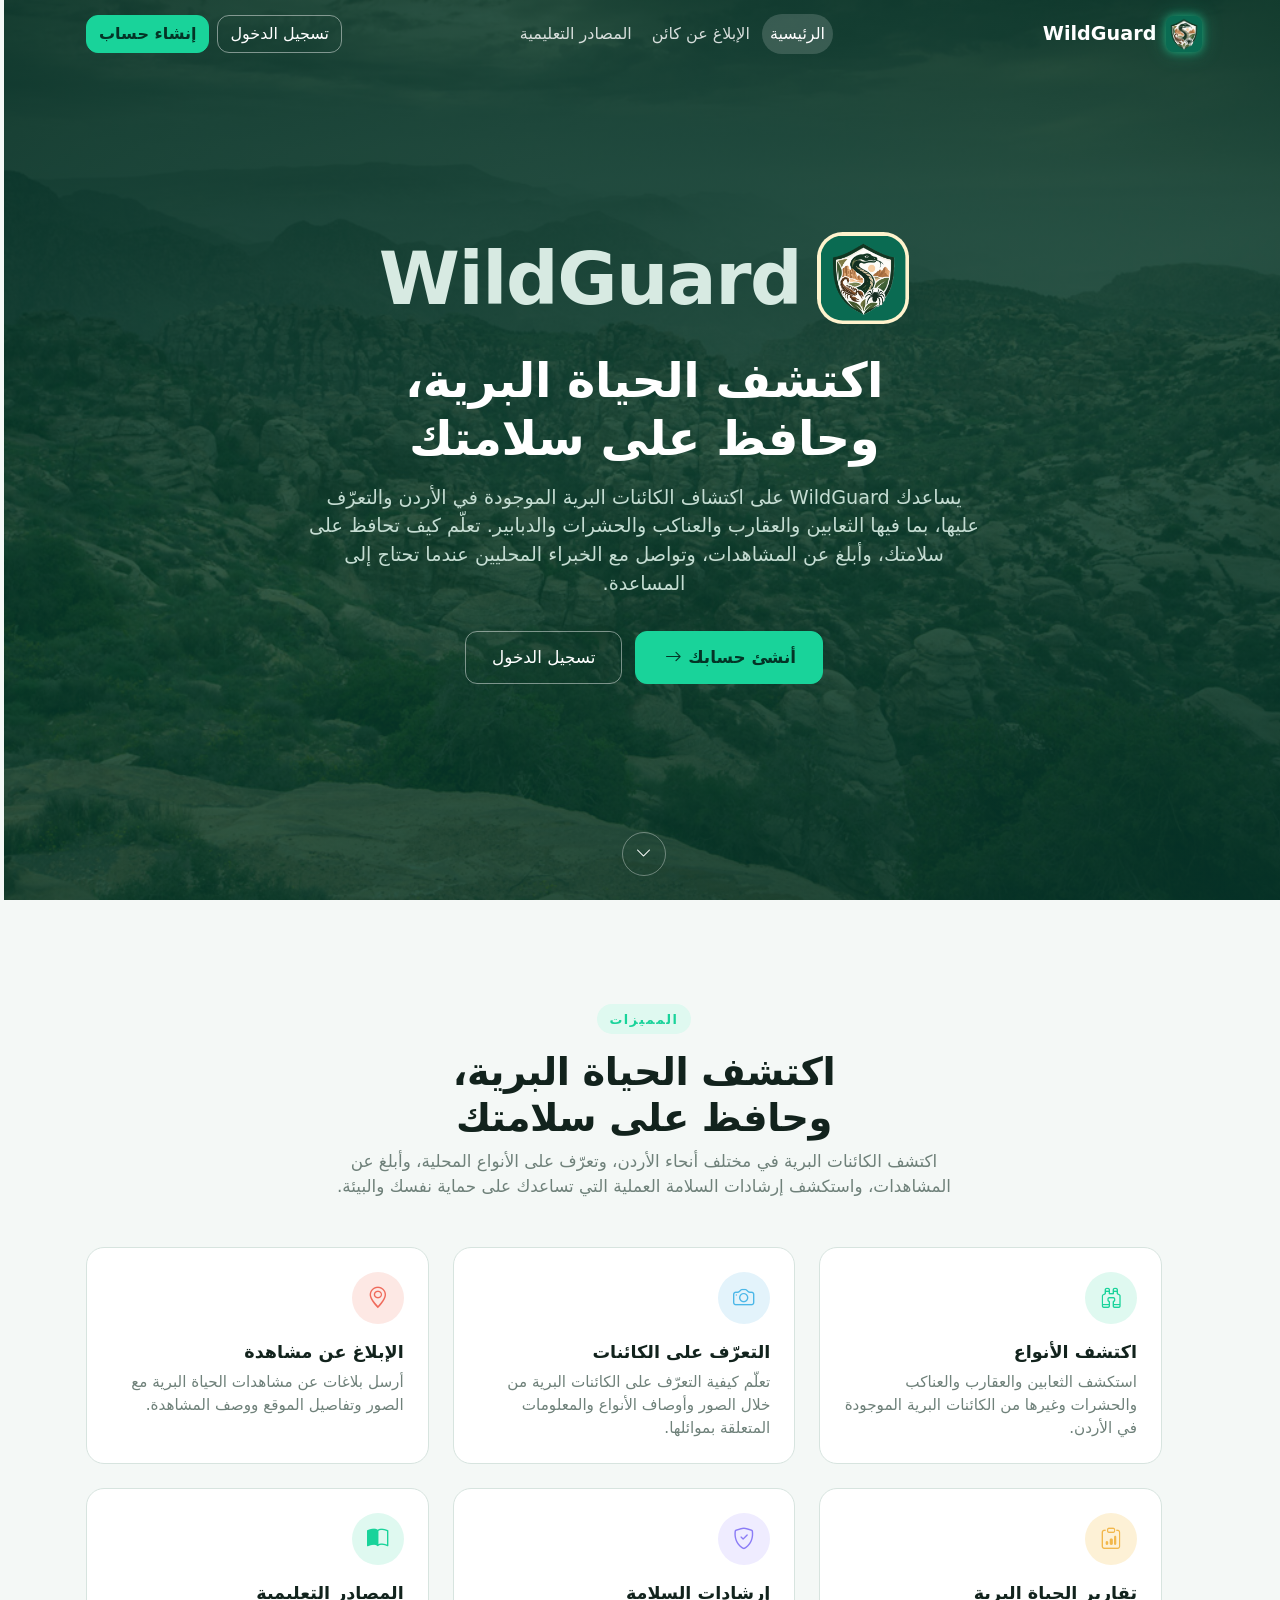
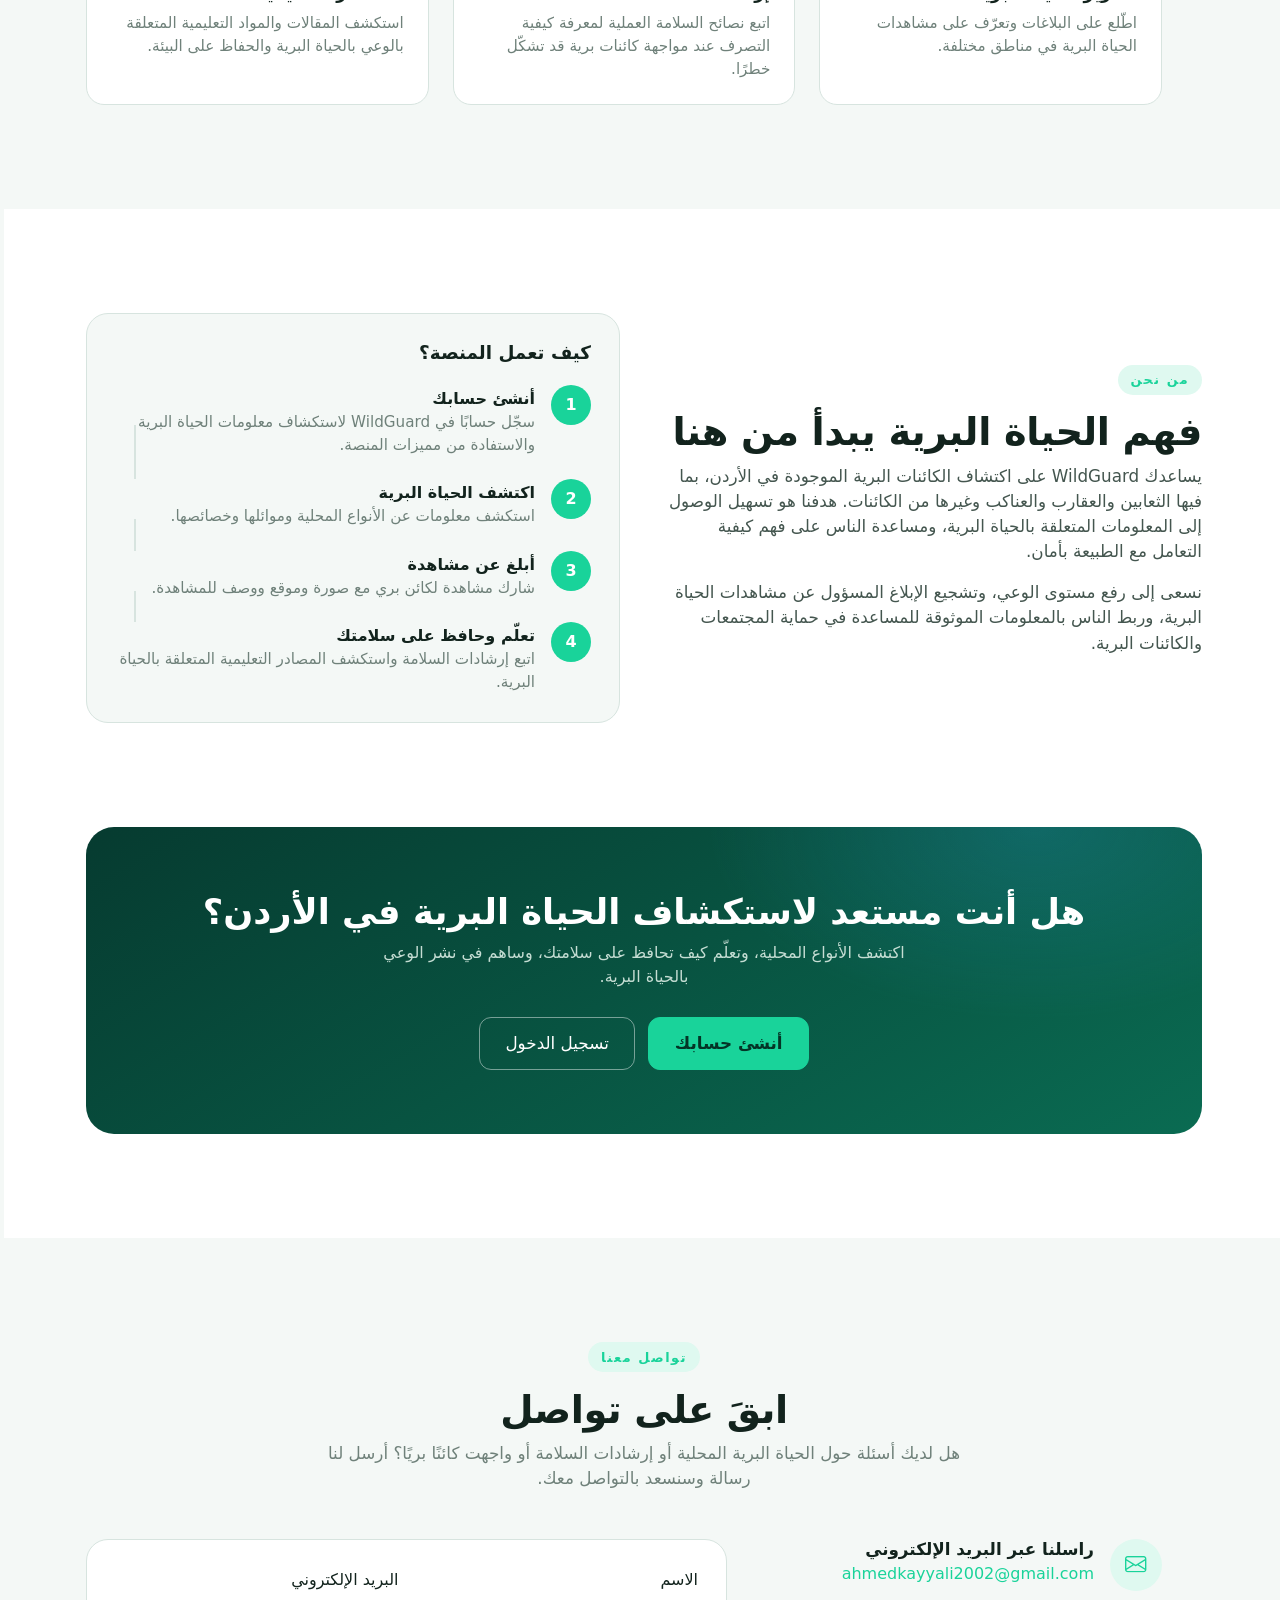
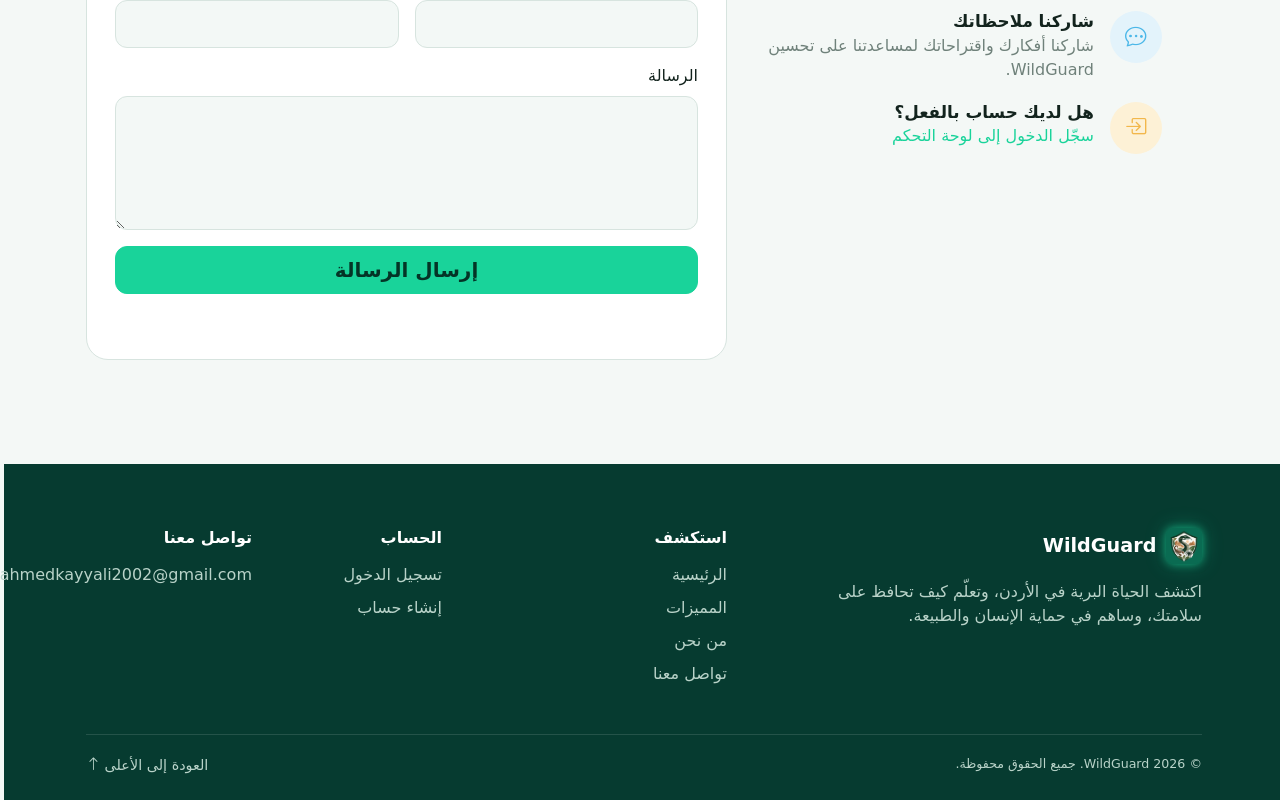
==== commit d99a98b2: "add edu and report html,css" ====
--- a/landingpage.html
+++ b/landingpage.html
@@ -1,65 +1,87 @@
 <!doctype html>
-<html lang="en">
+<html lang="ar" dir="rtl">
 
 <head>
   <meta charset="UTF-8" />
   <meta name="viewport" content="width=device-width, initial-scale=1" />
-  <title>WildGuard</title>
+  <title>WildGuard - الحياة البرية في الأردن</title>
   <meta name="theme-color" content="#05352a" />
 
-  <!-- Lets the CSS hide .reveal items only when JavaScript is running -->
+  <!-- إخفاء العناصر المتحركة فقط عند تشغيل JavaScript -->
   <script>
     document.documentElement.classList.add("js");
   </script>
 
   <link href="https://cdn.jsdelivr.net/npm/bootstrap@5.3.3/dist/css/bootstrap.min.css" rel="stylesheet" />
   <link href="https://cdn.jsdelivr.net/npm/bootstrap-icons@1.11.3/font/bootstrap-icons.css" rel="stylesheet" />
-  <link href="https://fonts.googleapis.com/css2?family=Outfit:wght@400;500;600;700&display=swap" rel="stylesheet" />
-  <!-- Shared theme (variables, base, buttons) + landing page styles -->
+  <link href="https://fonts.googleapis.com/css2?family=Cairo:wght@400;500;600;700;800&display=swap" rel="stylesheet" />
+
+  <!-- ملفات التنسيق الأصلية -->
   <link href="./css/main.css" rel="stylesheet" />
   <link href="./css/landing.css" rel="stylesheet" />
+
+  
 </head>
 
 <body>
-  <a class="skip-link" href="#main">Skip to main content</a>
-
-  <!--  HEADER / NAVIGATION  -->
+  <a class="skip-link" href="#main">تجاوز إلى المحتوى الرئيسي</a>
+
+  <!-- HEADER / NAVIGATION -->
   <header class="site-header" id="siteHeader">
-    <nav class="navbar navbar-expand-lg navbar-dark" aria-label="Primary">
+    <nav class="navbar navbar-expand-lg navbar-dark" aria-label="التنقل الرئيسي">
       <div class="container">
         <a class="brand mb-0" href="index.html">
-           <img class="brand-logo theme-logo" src="../images/MyLogo.png" data-light-src="../images/Mylogo.png"
-          data-dark-src="../images/Mylogo.png" alt="WildGuard" />
+          <img class="brand-logo theme-logo" src="images/MyLogo.png"
+            data-light-src="../images/Mylogo.png"
+            data-dark-src="../images/Mylogo.png" alt="WildGuard" />
           <span>WildGuard</span>
         </a>
-        <button class="navbar-toggler" type="button" data-bs-toggle="collapse" data-bs-target="#mainNav"
-          aria-controls="mainNav" aria-expanded="false" aria-label="Toggle navigation">
+
+        <button class="navbar-toggler" type="button" data-bs-toggle="collapse"
+          data-bs-target="#mainNav" aria-controls="mainNav"
+          aria-expanded="false" aria-label="فتح أو إغلاق قائمة التنقل">
           <span class="navbar-toggler-icon"></span>
         </button>
 
         <div class="collapse navbar-collapse" id="mainNav">
           <ul class="navbar-nav mx-lg-auto gap-lg-1">
-            <li class="nav-item"><a class="nav-link" href="#home">Home</a></li>
-            <li class="nav-item">
-              <a class="nav-link" href="#features">Features</a>
-            </li>
-            <li class="nav-item">
-              <a class="nav-link" href="#about">About us</a>
-            </li>
-            <li class="nav-item">
-              <a class="nav-link" href="#contact">Contact</a>
+            <li class="nav-item">
+              <a class="nav-link" href="#home">الرئيسية</a>
+            </li>
+
+            <!--
+            <li class="nav-item">
+              <a class="nav-link" href="#features">المميزات</a>
+            </li>
+            <li class="nav-item">
+              <a class="nav-link" href="#about">من نحن</a>
+            </li>
+            <li class="nav-item">
+              <a class="nav-link" href="#contact">تواصل معنا</a>
+            </li>
+            -->
+
+            <li class="nav-item">
+              <a class="nav-link" href="pages/report-creature.html">الإبلاغ عن كائن</a>
+            </li>
+
+            <li class="nav-item">
+              <a class="nav-link" href="pages/educational-resources.html">المصادر التعليمية</a>
             </li>
           </ul>
 
           <div class="nav-actions d-flex flex-column flex-lg-row gap-2">
-            <!-- Sign-in form (pages/index.html) -->
-            <a class="btn btn-ghost" href="./pages/index.html">Login</a>
-            <!-- Same page, opens the registration form (#register) -->
-            <a class="btn btn-green" href="./pages/index.html#register">Register</a>
-            <!-- Dark Button -->
-            <button style="margin-top: -15px; background-color: #063b30;" class="theme-btn" id="themeToggle" type="button" aria-label="Change theme">
+            <a class="btn btn-ghost" href="./pages/index.html">تسجيل الدخول</a>
+            <a class="btn btn-green" href="./pages/index.html#register">إنشاء حساب</a>
+
+            <!-- زر الوضع الداكن الأصلي -->
+            <!--
+            <button style="margin-top: -15px; background-color: #063b30;"
+              class="theme-btn" id="themeToggle" type="button"
+              aria-label="تغيير المظهر">
               <i class="bi bi-moon-fill" id="themeIcon"></i>
             </button>
+            -->
           </div>
         </div>
       </div>
@@ -67,107 +89,137 @@
   </header>
 
   <main id="main">
-    <!--  HERO  -->
+
+    <!-- HERO -->
     <section class="hero" id="home" aria-labelledby="hero-title">
-      <!-- Decorative floating bubbles, generated by js/landing.js -->
       <div class="bubbles" aria-hidden="true"></div>
 
       <div class="container hero-inner">
-        <div class="hero-logo" role="img" aria-label="WildGuard logo">
+        <div class="hero-logo" role="img" aria-label="شعار WildGuard">
           <a class="brand mb-0" href="index.html">
-            <img class=" mark" src="../images/MyLogo.png" alt="WildGuard" />
+            <img class="mark" src="images/MyLogo.png" alt="WildGuard" />
           </a>
           <span class="word">WildGuard</span>
         </div>
 
-        <h1 id="hero-title">Discover Wildlife. Stay Safe.</h1>
+        <h1 id="hero-title">اكتشف الحياة البرية، وحافظ على سلامتك</h1>
+
         <p class="hero-lead">
-          WildGuard helps you discover and identify wildlife found in Jordan, including snakes, scorpions, spiders,
-          insects, and wasps. Learn how to stay safe, report encounters, and connect with local experts when you need
-          help.
+          يساعدك WildGuard على اكتشاف الكائنات البرية الموجودة في الأردن والتعرّف عليها،
+          بما فيها الثعابين والعقارب والعناكب والحشرات والدبابير.
+          تعلّم كيف تحافظ على سلامتك، وأبلغ عن المشاهدات،
+          وتواصل مع الخبراء المحليين عندما تحتاج إلى المساعدة.
         </p>
+
         <div class="hero-cta">
           <a class="btn btn-green btn-lg" href="./pages/index.html#register">
-            Create your account
+            أنشئ حسابك
             <i class="bi bi-arrow-right ms-1" aria-hidden="true"></i>
           </a>
-          <a class="btn btn-ghost btn-lg" href="./pages/index.html">Login</a>
-        </div>
-
-        <!-- <p class="hero-note">
-          Built for instructors, university lecturers and trainers.
-        </p> -->
-      </div>
-
-      <a class="scroll-hint" href="#features" aria-label="Scroll to features">
+
+          <a class="btn btn-ghost btn-lg" href="./pages/index.html">تسجيل الدخول</a>
+        </div>
+
+        <!--
+        <p class="hero-note">
+          منصة مصممة للمدربين والمحاضرين الجامعيين والمدربين المتخصصين.
+        </p>
+        -->
+      </div>
+
+      <a class="scroll-hint" href="#features" aria-label="انتقل إلى المميزات">
         <i class="bi bi-chevron-down" aria-hidden="true"></i>
       </a>
     </section>
 
-    <!-- ============ FEATURES ============ -->
+    <!-- FEATURES -->
     <section class="section section-soft" id="features" aria-labelledby="features-title">
       <div class="container">
         <header class="section-head reveal">
-          <p class="eyebrow">Features</p>
-          <h2 id="features-title">Explore Wildlife. Stay Protected.</h2>
+          <p class="eyebrow">المميزات</p>
+          <h2 id="features-title">اكتشف الحياة البرية، وحافظ على سلامتك</h2>
           <p>
-            Discover wildlife across Jordan, learn about local species, report encounters, and explore practical safety
-            tips to help protect yourself and the environment.
+            اكتشف الكائنات البرية في مختلف أنحاء الأردن، وتعرّف على الأنواع المحلية،
+            وأبلغ عن المشاهدات، واستكشف إرشادات السلامة العملية
+            التي تساعدك على حماية نفسك والبيئة.
           </p>
         </header>
 
         <ul class="row g-3 g-lg-4 list-unstyled mb-0">
           <li class="col-md-6 col-lg-4 reveal">
             <article class="feature-card">
-              <span class="feature-icon ic-green"><i class="bi bi-binoculars" aria-hidden="true"></i></span>
-              <h3>Discover Species</h3>
-              <p>
-                Explore snakes, scorpions, spiders, insects, and other wildlife found in Jordan.
-              </p>
-            </article>
-          </li>
-          <li class="col-md-6 col-lg-4 reveal">
-            <article class="feature-card">
-              <span class="feature-icon ic-blue"><i class="bi bi-camera" aria-hidden="true"></i></span>
-              <h3>Identify Wildlife</h3>
-              <p>
-                Learn to recognize wildlife through photos, species descriptions, and habitat information.
-              </p>
-            </article>
-          </li>
-          <li class="col-md-6 col-lg-4 reveal">
-            <article class="feature-card">
-              <span class="feature-icon ic-red"><i class="bi bi-geo-alt" aria-hidden="true"></i></span>
-              <h3>Report an Encounter</h3>
-              <p>
-                Submit wildlife sightings with photos, location details, and a description of the encounter.
-              </p>
-            </article>
-          </li>
-          <li class="col-md-6 col-lg-4 reveal">
-            <article class="feature-card">
-              <span class="feature-icon ic-amber"><i class="bi bi-clipboard-data" aria-hidden="true"></i></span>
-              <h3>Wildlife Reports</h3>
-              <p>
-                View reported encounters and learn about wildlife sightings in different areas.
-              </p>
-            </article>
-          </li>
-          <li class="col-md-6 col-lg-4 reveal">
-            <article class="feature-card">
-              <span class="feature-icon ic-purple"><i class="bi bi-shield-check" aria-hidden="true"></i></span>
-              <h3>Safety Guidelines</h3>
-              <p>
-                Follow practical safety advice on how to respond when encountering potentially dangerous wildlife.
-              </p>
-            </article>
-          </li>
-          <li class="col-md-6 col-lg-4 reveal">
-            <article class="feature-card">
-              <span class="feature-icon ic-green"><i class="bi bi-book-half" aria-hidden="true"></i></span>
-              <h3>Educational Resources</h3>
-              <p>
-                Explore articles and educational materials about wildlife awareness and environmental conservation.
+              <span class="feature-icon ic-green">
+                <i class="bi bi-binoculars" aria-hidden="true"></i>
+              </span>
+              <h3>اكتشف الأنواع</h3>
+              <p>
+                استكشف الثعابين والعقارب والعناكب والحشرات وغيرها
+                من الكائنات البرية الموجودة في الأردن.
+              </p>
+            </article>
+          </li>
+
+          <li class="col-md-6 col-lg-4 reveal">
+            <article class="feature-card">
+              <span class="feature-icon ic-blue">
+                <i class="bi bi-camera" aria-hidden="true"></i>
+              </span>
+              <h3>التعرّف على الكائنات</h3>
+              <p>
+                تعلّم كيفية التعرّف على الكائنات البرية من خلال الصور
+                وأوصاف الأنواع والمعلومات المتعلقة بموائلها.
+              </p>
+            </article>
+          </li>
+
+          <li class="col-md-6 col-lg-4 reveal">
+            <article class="feature-card">
+              <span class="feature-icon ic-red">
+                <i class="bi bi-geo-alt" aria-hidden="true"></i>
+              </span>
+              <h3>الإبلاغ عن مشاهدة</h3>
+              <p>
+                أرسل بلاغات عن مشاهدات الحياة البرية مع الصور
+                وتفاصيل الموقع ووصف المشاهدة.
+              </p>
+            </article>
+          </li>
+
+          <li class="col-md-6 col-lg-4 reveal">
+            <article class="feature-card">
+              <span class="feature-icon ic-amber">
+                <i class="bi bi-clipboard-data" aria-hidden="true"></i>
+              </span>
+              <h3>تقارير الحياة البرية</h3>
+              <p>
+                اطّلع على البلاغات وتعرّف على مشاهدات الحياة البرية
+                في مناطق مختلفة.
+              </p>
+            </article>
+          </li>
+
+          <li class="col-md-6 col-lg-4 reveal">
+            <article class="feature-card">
+              <span class="feature-icon ic-purple">
+                <i class="bi bi-shield-check" aria-hidden="true"></i>
+              </span>
+              <h3>إرشادات السلامة</h3>
+              <p>
+                اتبع نصائح السلامة العملية لمعرفة كيفية التصرف
+                عند مواجهة كائنات برية قد تشكّل خطرًا.
+              </p>
+            </article>
+          </li>
+
+          <li class="col-md-6 col-lg-4 reveal">
+            <article class="feature-card">
+              <span class="feature-icon ic-green">
+                <i class="bi bi-book-half" aria-hidden="true"></i>
+              </span>
+              <h3>المصادر التعليمية</h3>
+              <p>
+                استكشف المقالات والمواد التعليمية المتعلقة بالوعي
+                بالحياة البرية والحفاظ على البيئة.
               </p>
             </article>
           </li>
@@ -175,56 +227,69 @@
       </div>
     </section>
 
-    <!--  ABOUT US  -->
+    <!-- ABOUT US -->
     <section class="section section-white" id="about" aria-labelledby="about-title">
       <div class="container">
         <div class="row g-4 g-lg-5 align-items-center">
           <div class="col-lg-6 reveal">
-            <p class="eyebrow">About us</p>
+            <p class="eyebrow">من نحن</p>
+
             <h2 id="about-title">
-              Understanding Wildlife Starts Here.
+              فهم الحياة البرية يبدأ من هنا
             </h2>
+
             <p class="about-text">
-              WildGuard helps you discover wildlife found in Jordan, including snakes, scorpions, spiders, and other
-              creatures. Our goal is to make wildlife information accessible and help people understand how to interact
-              safely with nature.
+              يساعدك WildGuard على اكتشاف الكائنات البرية الموجودة في الأردن،
+              بما فيها الثعابين والعقارب والعناكب وغيرها من الكائنات.
+              هدفنا هو تسهيل الوصول إلى المعلومات المتعلقة بالحياة البرية،
+              ومساعدة الناس على فهم كيفية التعامل مع الطبيعة بأمان.
             </p>
+
             <p class="about-text">
-              We aim to raise awareness, encourage responsible wildlife reporting, and connect people with reliable
-              information to help protect both communities and wildlife.
+              نسعى إلى رفع مستوى الوعي، وتشجيع الإبلاغ المسؤول عن مشاهدات الحياة البرية،
+              وربط الناس بالمعلومات الموثوقة للمساعدة في حماية المجتمعات والكائنات البرية.
             </p>
           </div>
 
           <div class="col-lg-6 reveal">
             <div class="steps-card">
-              <h3 class="steps-title">How it works</h3>
+              <h3 class="steps-title">كيف تعمل المنصة؟</h3>
+
               <ol class="steps">
                 <li>
                   <span class="step-body">
-                    <strong>Create your account</strong>
-                    <span>Register for a WildGuard account to explore wildlife information and access the platform's
-                      features.</span>
-                  </span>
-                </li>
-                <li>
-                  <span class="step-body">
-                    <strong>Discover Wildlife</strong>
-                    <span>Explore information about local species, their habitats, and their characteristics.</span>
-                  </span>
-                </li>
-                <li>
-                  <span class="step-body">
-                    <strong>Report an Encounter</strong>
+                    <strong>أنشئ حسابك</strong>
                     <span>
-                      Share a wildlife sighting with a photo, location, and description.
+                      سجّل حسابًا في WildGuard لاستكشاف معلومات الحياة البرية
+                      والاستفادة من مميزات المنصة.
                     </span>
                   </span>
                 </li>
+
                 <li>
                   <span class="step-body">
-                    <strong>Learn and Stay Safe</strong>
+                    <strong>اكتشف الحياة البرية</strong>
                     <span>
-                      Follow safety guidelines and explore educational resources about wildlife.
+                      استكشف معلومات عن الأنواع المحلية وموائلها وخصائصها.
+                    </span>
+                  </span>
+                </li>
+
+                <li>
+                  <span class="step-body">
+                    <strong>أبلغ عن مشاهدة</strong>
+                    <span>
+                      شارك مشاهدة لكائن بري مع صورة وموقع ووصف للمشاهدة.
+                    </span>
+                  </span>
+                </li>
+
+                <li>
+                  <span class="step-body">
+                    <strong>تعلّم وحافظ على سلامتك</strong>
+                    <span>
+                      اتبع إرشادات السلامة واستكشف المصادر التعليمية
+                      المتعلقة بالحياة البرية.
                     </span>
                   </span>
                 </li>
@@ -235,32 +300,38 @@
       </div>
     </section>
 
-    <!-- ============ CALL TO ACTION ============ -->
+    <!-- CALL TO ACTION -->
     <section class="cta-band" aria-labelledby="cta-title">
       <div class="container">
         <div class="cta-card reveal">
-          <h2 id="cta-title">Ready to Explore Jordan’s Wildlife?</h2>
+          <h2 id="cta-title">هل أنت مستعد لاستكشاف الحياة البرية في الأردن؟</h2>
+
           <p>
-            Discover local species, learn how to stay safe, and help raise wildlife awareness.
+            اكتشف الأنواع المحلية، وتعلّم كيف تحافظ على سلامتك،
+            وساهم في نشر الوعي بالحياة البرية.
           </p>
+
           <div class="hero-cta">
-            <a class="btn btn-green btn-lg" href="./pages/index.html#register">Create your account</a>
-            <a class="btn btn-ghost btn-lg" href="./pages/index.html">Login</a>
+            <a class="btn btn-green btn-lg" href="./pages/index.html#register">
+              أنشئ حسابك
+            </a>
+            <a class="btn btn-ghost btn-lg" href="./pages/index.html">
+              تسجيل الدخول
+            </a>
           </div>
         </div>
       </div>
     </section>
 
-    <!-- ============ CONTACT ============ -->
+    <!-- CONTACT -->
     <section class="section section-soft" id="contact" aria-labelledby="contact-title">
       <div class="container">
         <header class="section-head reveal">
-          <p class="eyebrow">Contact</p>
-          <h2 id="contact-title">Get in touch</h2>
+          <p class="eyebrow">تواصل معنا</p>
+          <h2 id="contact-title">ابقَ على تواصل</h2>
           <p>
-            Have questions about local wildlife, safety guidelines, or a wildlife encounter? Contact us and we'll be
-            happy to hear from you.as for your classes? Send us a message
-            and we'll get back to you.
+            هل لديك أسئلة حول الحياة البرية المحلية أو إرشادات السلامة
+            أو واجهت كائنًا بريًا؟ أرسل لنا رسالة وسنسعد بالتواصل معك.
           </p>
         </header>
 
@@ -268,26 +339,36 @@
           <div class="col-lg-5 reveal">
             <ul class="contact-list list-unstyled mb-0">
               <li>
-                <span class="feature-icon ic-green"><i class="bi bi-envelope" aria-hidden="true"></i></span>
+                <span class="feature-icon ic-green">
+                  <i class="bi bi-envelope" aria-hidden="true"></i>
+                </span>
                 <div>
-                  <h3>Email us</h3>
+                  <h3>راسلنا عبر البريد الإلكتروني</h3>
                   <a href="mailto:ahmedkayyali2002@gmail.com?subject=Contact%20WildGuard">
                     ahmedkayyali2002@gmail.com
                   </a>
                 </div>
               </li>
+
               <li>
-                <span class="feature-icon ic-blue"><i class="bi bi-chat-dots" aria-hidden="true"></i></span>
+                <span class="feature-icon ic-blue">
+                  <i class="bi bi-chat-dots" aria-hidden="true"></i>
+                </span>
                 <div>
-                  <h3>Share feedback</h3>
-                  <p>Share your thoughts and suggestions to help us improve WildGuard.</p>
+                  <h3>شاركنا ملاحظاتك</h3>
+                  <p>
+                    شاركنا أفكارك واقتراحاتك لمساعدتنا على تحسين WildGuard.
+                  </p>
                 </div>
               </li>
+
               <li>
-                <span class="feature-icon ic-amber"><i class="bi bi-box-arrow-in-right" aria-hidden="true"></i></span>
+                <span class="feature-icon ic-amber">
+                  <i class="bi bi-box-arrow-in-right" aria-hidden="true"></i>
+                </span>
                 <div>
-                  <h3>Already registered?</h3>
-                  <a href="./pages/index.html">Login to your dashboard</a>
+                  <h3>هل لديك حساب بالفعل؟</h3>
+                  <a href="./pages/index.html">سجّل الدخول إلى لوحة التحكم</a>
                 </div>
               </li>
             </ul>
@@ -297,29 +378,38 @@
             <form id="contactForm" class="contact-form needs-validation" novalidate>
               <div class="row g-3">
                 <div class="col-md-6">
-                  <label class="form-label" for="c-name">Your name</label>
-                  <input id="c-name" name="name" type="text" class="form-control" autocomplete="name" required />
-                  <div class="invalid-feedback">Please enter your name.</div>
-                </div>
+                  <label class="form-label" for="c-name">الاسم</label>
+                  <input id="c-name" name="name" type="text"
+                    class="form-control" autocomplete="name" required />
+                  <div class="invalid-feedback">يرجى إدخال اسمك.</div>
+                </div>
+
                 <div class="col-md-6">
-                  <label class="form-label" for="c-email">Email</label>
-                  <input id="c-email" name="email" type="email" class="form-control" placeholder="" autocomplete="email"
+                  <label class="form-label" for="c-email">البريد الإلكتروني</label>
+                  <input id="c-email" name="email" type="email"
+                    class="form-control" placeholder="" autocomplete="email"
                     required />
-                  <div class="invalid-feedback">Please enter a valid email.</div>
-                </div>
+                  <div class="invalid-feedback">
+                    يرجى إدخال بريد إلكتروني صحيح.
+                  </div>
+                </div>
+
                 <div class="col-12">
-                  <label class="form-label" for="c-message">Message</label>
-                  <textarea id="c-message" name="message" class="form-control" rows="5" minlength="10"
+                  <label class="form-label" for="c-message">الرسالة</label>
+                  <textarea id="c-message" name="message"
+                    class="form-control" rows="5" minlength="10"
                     required></textarea>
                   <div class="invalid-feedback">
-                    Please write a message (at least 10 characters).
+                    يرجى كتابة رسالة لا تقل عن 10 أحرف.
                   </div>
                 </div>
+
                 <div class="col-12">
                   <button class="btn btn-green btn-lg w-100" type="submit">
-                    Send message
+                    إرسال الرسالة
                   </button>
-                  <p id="formStatus" class="form-status" role="status" aria-live="polite"></p>
+                  <p id="formStatus" class="form-status" role="status"
+                    aria-live="polite"></p>
                 </div>
               </div>
             </form>
@@ -329,42 +419,44 @@
     </section>
   </main>
 
-  <!--  FOOTER  -->
+  <!-- FOOTER -->
   <footer class="site-footer">
     <div class="container">
       <div class="row g-4">
         <div class="col-lg-5">
           <a class="brand footer-brand" href="#home">
-            <img class="brand-logo theme-logo" src="../images/MyLogo.png" data-light-src="../images/Mylogo.png"
-            data-dark-src="../images/Mylogo.png" alt="WildGuard" />
+            <img class="brand-logo theme-logo" src="images/MyLogo.png"
+              data-light-src="../images/Mylogo.png"
+              data-dark-src="../images/Mylogo.png" alt="WildGuard" />
             WildGuard
           </a>
+
           <p class="footer-blurb">
-            Discover wildlife in Jordan, learn how to stay safe,
-            and help protect people and nature.
+            اكتشف الحياة البرية في الأردن، وتعلّم كيف تحافظ على سلامتك،
+            وساهم في حماية الإنسان والطبيعة.
           </p>
         </div>
 
         <nav class="col-6 col-lg-2 offset-lg-1" aria-labelledby="footer-explore">
-          <h2 class="footer-title" id="footer-explore">Explore</h2>
+          <h2 class="footer-title" id="footer-explore">استكشف</h2>
           <ul class="footer-links list-unstyled">
-            <li><a href="#home">Home</a></li>
-            <li><a href="#features">Features</a></li>
-            <li><a href="#about">About us</a></li>
-            <li><a href="#contact">Contact</a></li>
+            <li><a href="#home">الرئيسية</a></li>
+            <li><a href="#features">المميزات</a></li>
+            <li><a href="#about">من نحن</a></li>
+            <li><a href="#contact">تواصل معنا</a></li>
           </ul>
         </nav>
 
         <nav class="col-6 col-lg-2" aria-labelledby="footer-account">
-          <h2 class="footer-title" id="footer-account">Account</h2>
+          <h2 class="footer-title" id="footer-account">الحساب</h2>
           <ul class="footer-links list-unstyled">
-            <li><a href="./pages/index.html">Login</a></li>
-            <li><a href="./pages/index.html#register">Register</a></li>
+            <li><a href="./pages/index.html">تسجيل الدخول</a></li>
+            <li><a href="./pages/index.html#register">إنشاء حساب</a></li>
           </ul>
         </nav>
 
         <div class="col-lg-2">
-          <h2 class="footer-title">Contact</h2>
+          <h2 class="footer-title">تواصل معنا</h2>
           <address class="footer-links mb-0">
             <a href="mailto:ahmedkayyali2002@gmail.com">
               ahmedkayyali2002@gmail.com
@@ -376,16 +468,19 @@
       <div class="footer-bottom">
         <small>
           &copy; <span id="year">2026</span>
-          WildGuard. All rights reserved.
+          WildGuard. جميع الحقوق محفوظة.
         </small>
-        <a href="#home" class="back-to-top">Back to top <i class="bi bi-arrow-up" aria-hidden="true"></i></a>
+
+        <a href="#home" class="back-to-top">
+          العودة إلى الأعلى
+          <i class="bi bi-arrow-up" aria-hidden="true"></i>
+        </a>
       </div>
     </div>
   </footer>
 
   <script src="https://cdn.jsdelivr.net/npm/bootstrap@5.3.3/dist/js/bootstrap.bundle.min.js"></script>
   <script src="./js/landingpage.js"></script>
-   <script type="module" src="../js/theme.js"></script>
+  <!-- <script type="module" src="../js/theme.js"></script> -->
 </body>
-
 </html>
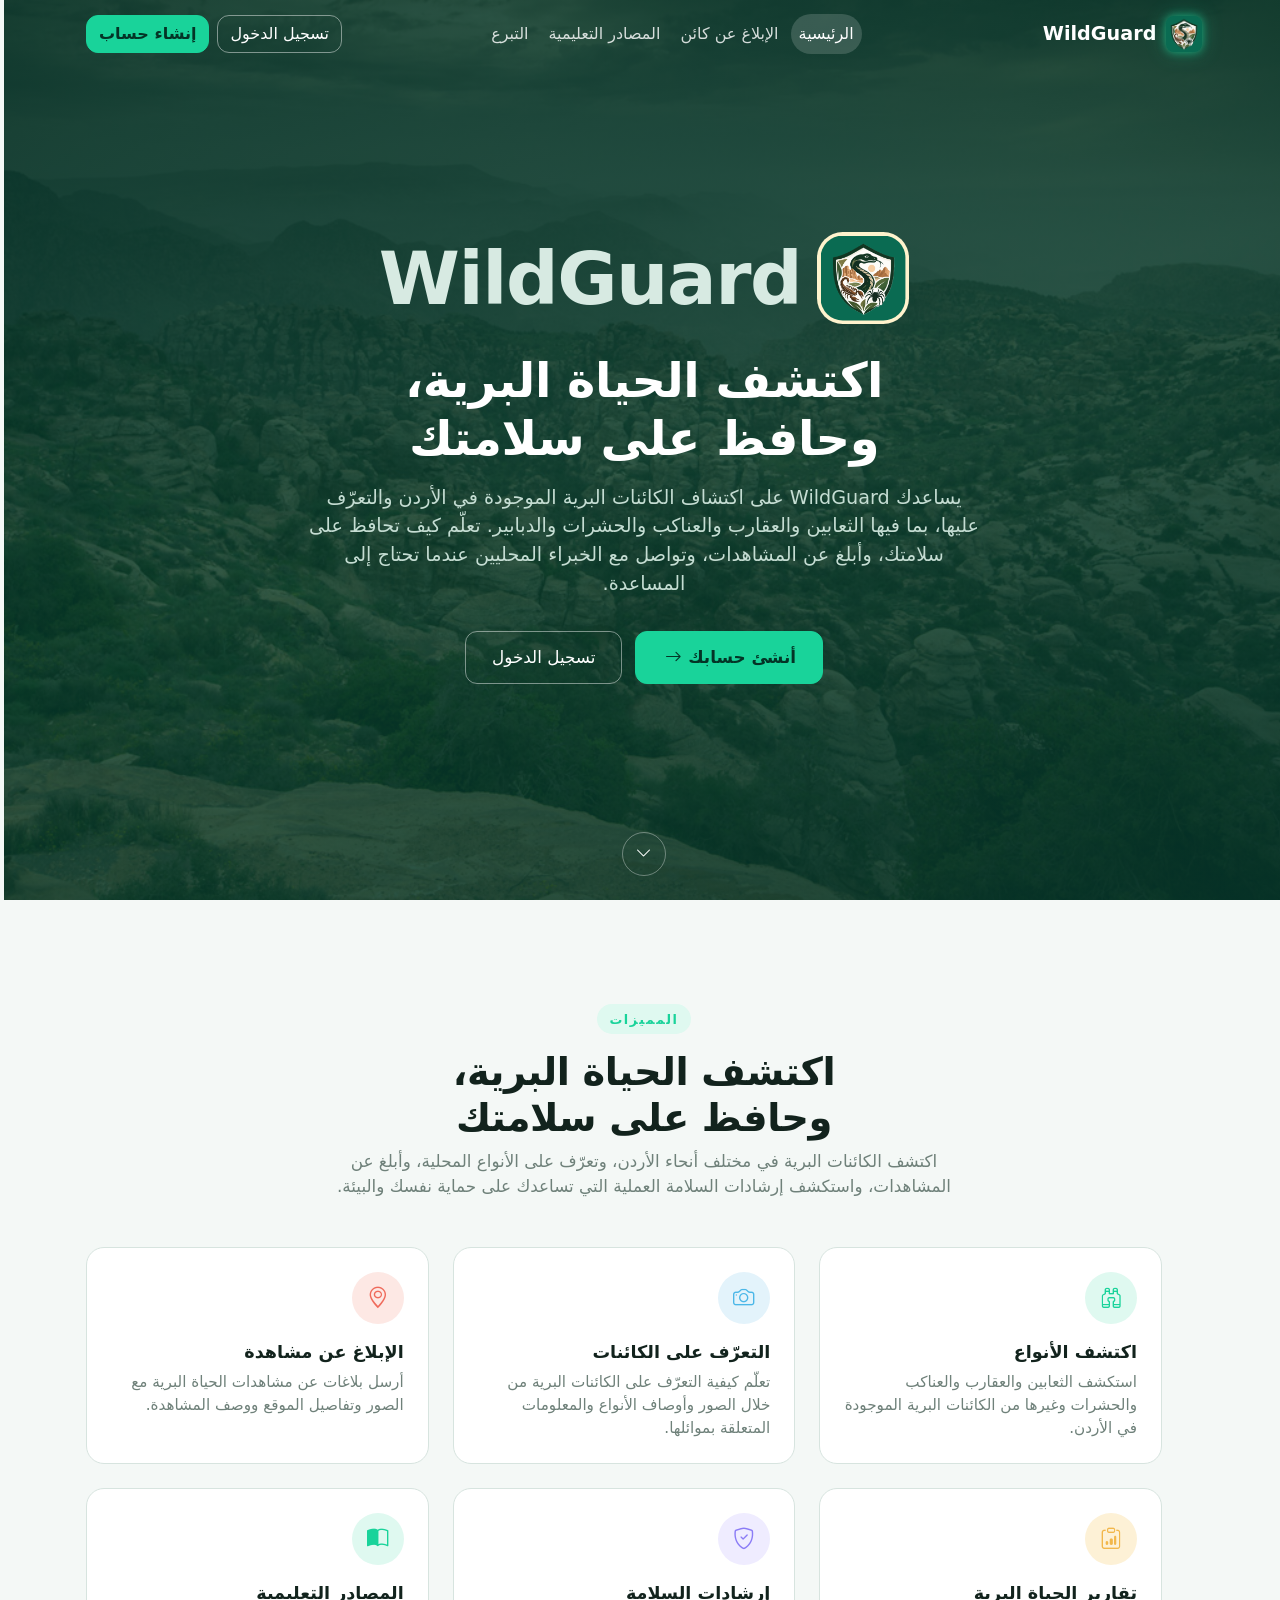
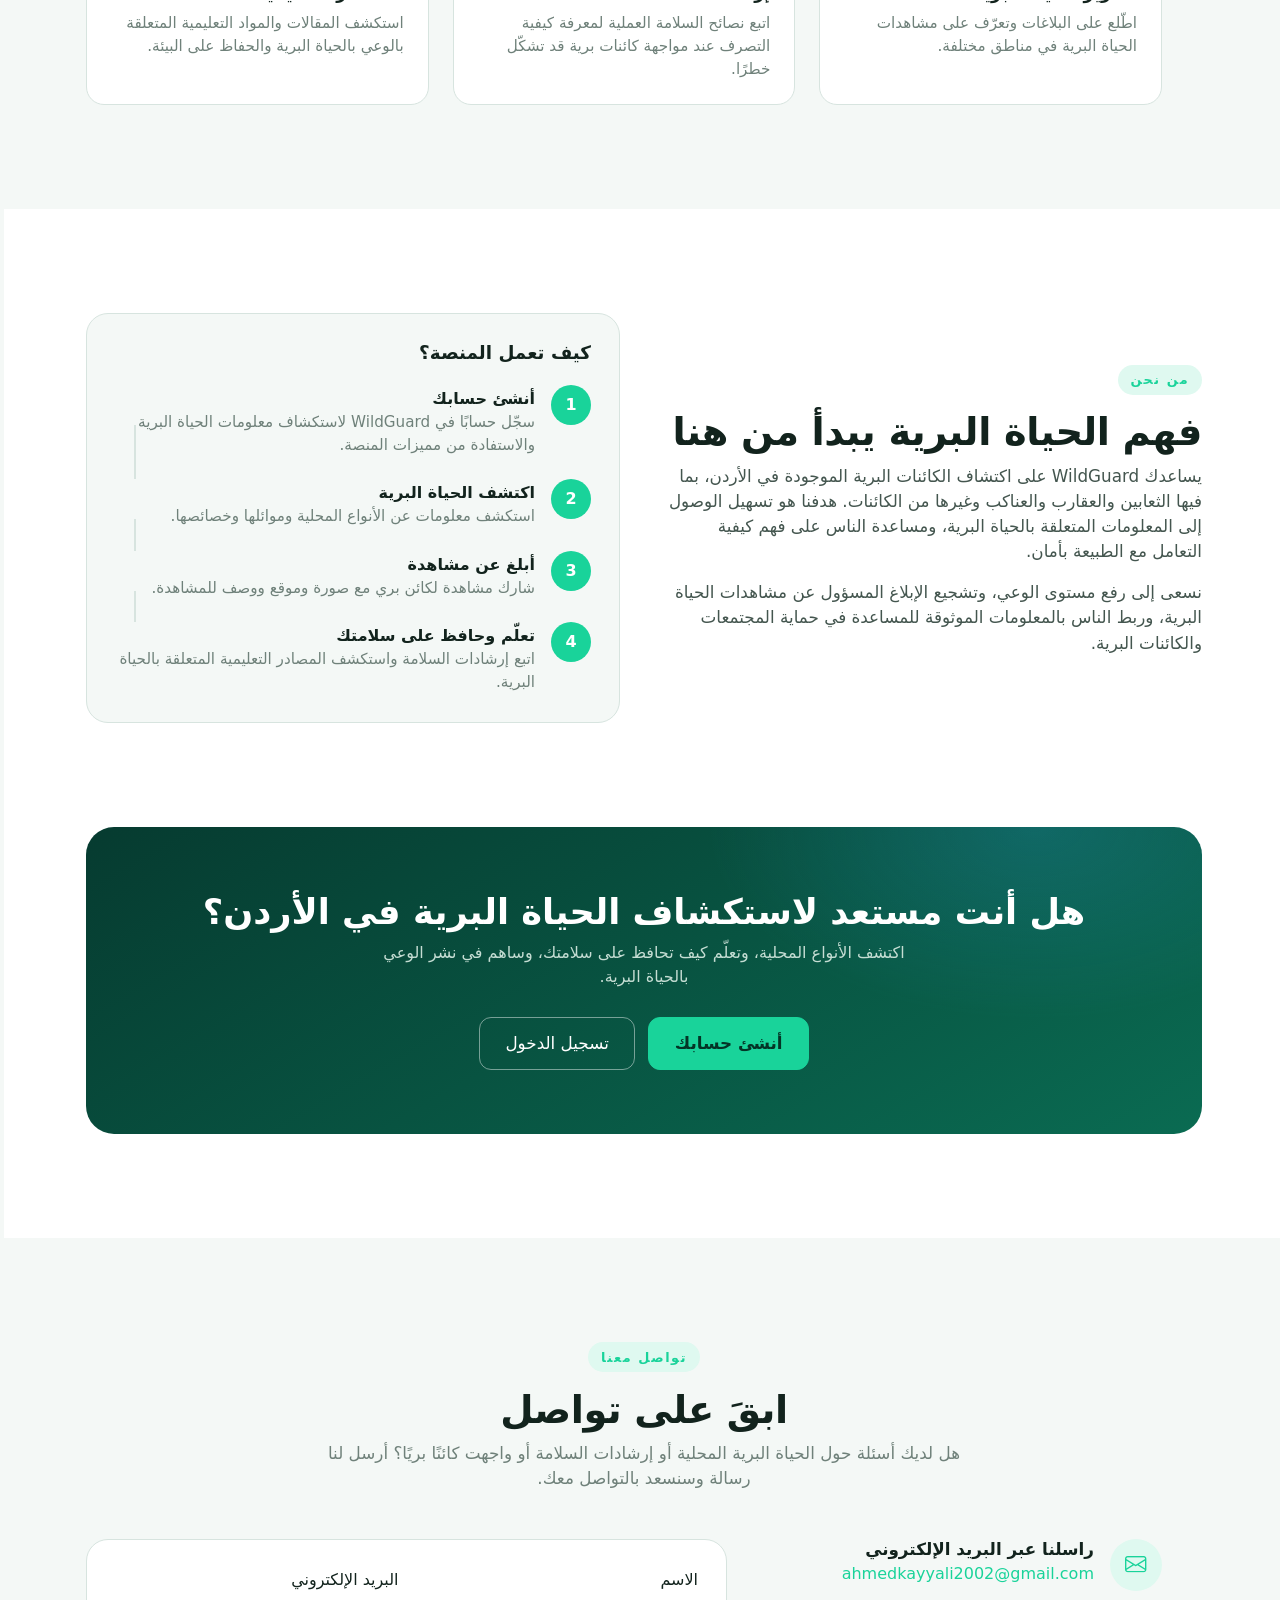
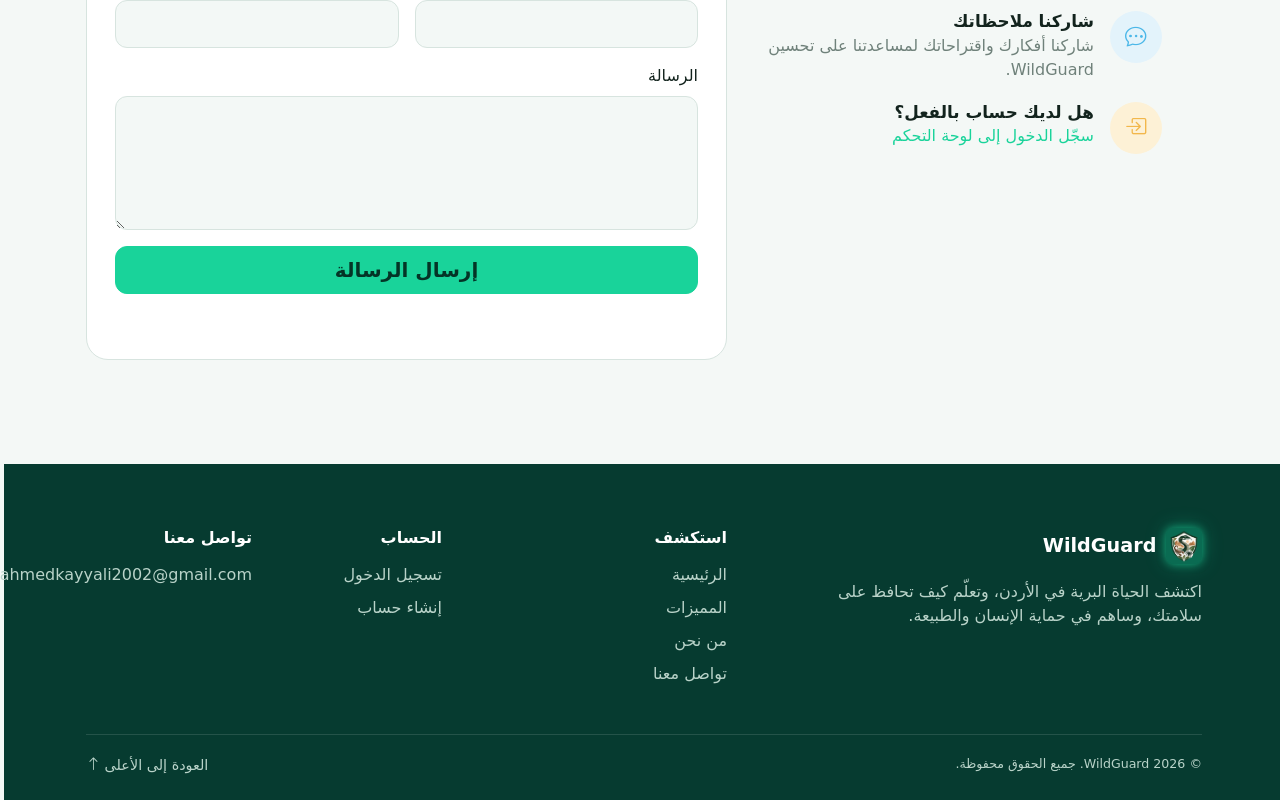
==== commit f221199c: "add donation file css/html" ====
--- a/landingpage.html
+++ b/landingpage.html
@@ -67,6 +67,10 @@
 
             <li class="nav-item">
               <a class="nav-link" href="pages/educational-resources.html">المصادر التعليمية</a>
+            </li>
+
+            <li class="nav-item">
+              <a class="nav-link" href="pages/donation.html"> التبرع</a>
             </li>
           </ul>
 
